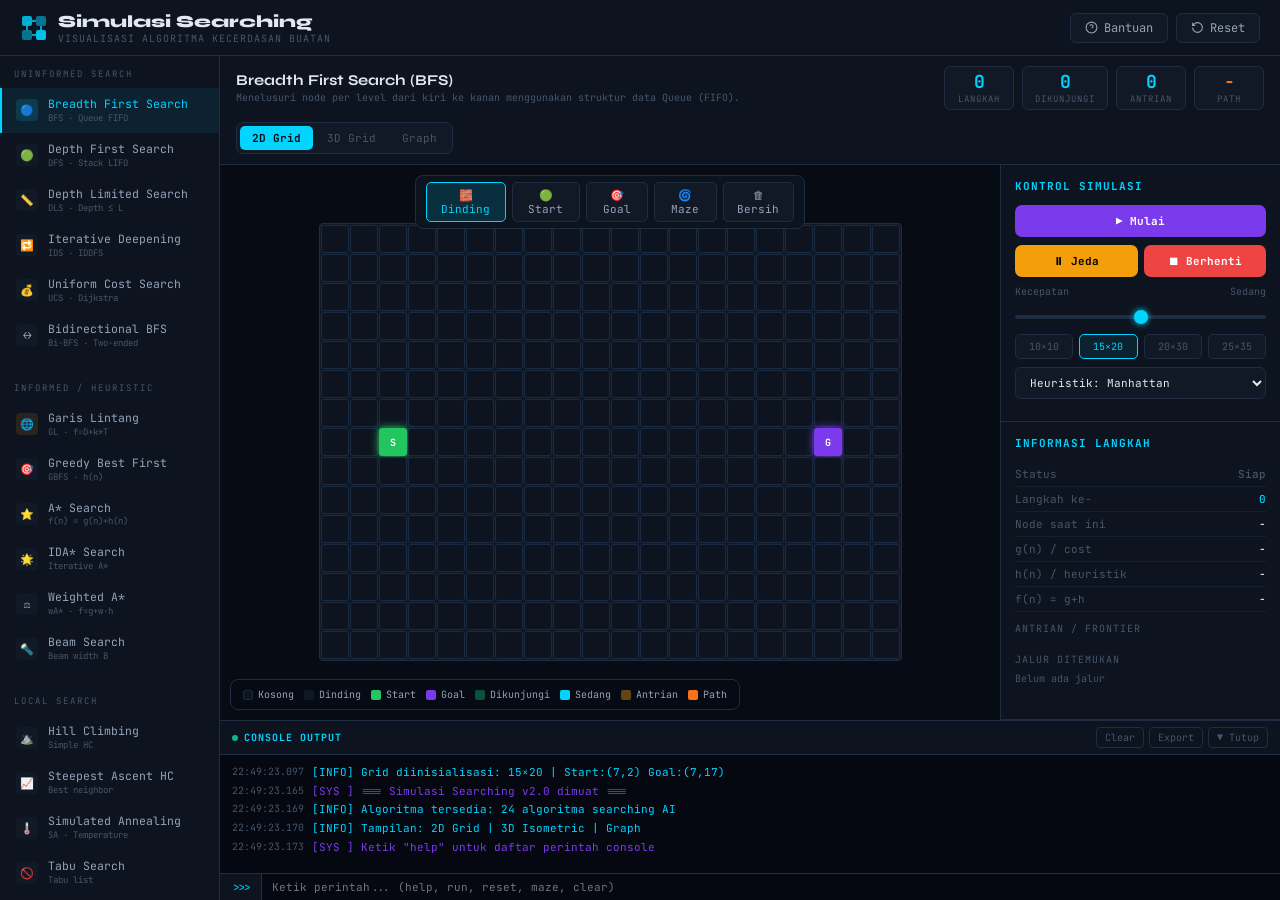
==== Index.html @ 72808986 "all Program" ====
<!DOCTYPE html>
<html lang="id">
<head>
<meta charset="UTF-8">
<meta name="viewport" content="width=device-width, initial-scale=1.0">
<title>Simulasi Searching — AI Visualization</title>
<link href="https://fonts.googleapis.com/css2?family=JetBrains+Mono:wght@300;400;500;700&family=Syne:wght@400;600;700;800&display=swap" rel="stylesheet">
<link rel="stylesheet" href="style.css">
</head>
<body>

<!-- HEADER -->
<header>
  <div class="header-brand">
    <svg width="28" height="28" viewBox="0 0 28 28" fill="none">
      <rect x="2" y="2" width="10" height="10" rx="2" fill="currentColor" opacity="0.8"/>
      <rect x="16" y="2" width="10" height="10" rx="2" fill="currentColor" opacity="0.5"/>
      <rect x="2" y="16" width="10" height="10" rx="2" fill="currentColor" opacity="0.5"/>
      <rect x="16" y="16" width="10" height="10" rx="2" fill="currentColor" opacity="0.9"/>
      <line x1="7" y1="12" x2="7" y2="16" stroke="currentColor" stroke-width="1.5"/>
      <line x1="21" y1="12" x2="21" y2="16" stroke="currentColor" stroke-width="1.5"/>
      <line x1="12" y1="7" x2="16" y2="7" stroke="currentColor" stroke-width="1.5"/>
      <line x1="12" y1="21" x2="16" y2="21" stroke="currentColor" stroke-width="1.5"/>
    </svg>
    <div>
      <div class="title">Simulasi Searching</div>
      <div class="subtitle">Visualisasi Algoritma Kecerdasan Buatan</div>
    </div>
  </div>
  <div class="header-actions">
    <button class="btn-header" onclick="openModal('bantuan')">
      <svg width="13" height="13" viewBox="0 0 24 24" fill="none" stroke="currentColor" stroke-width="2"><circle cx="12" cy="12" r="10"/><path d="M9.09 9a3 3 0 0 1 5.83 1c0 2-3 3-3 3"/><line x1="12" y1="17" x2="12.01" y2="17"/></svg>
      Bantuan
    </button>
    <button class="btn-header" onclick="resetAll()">
      <svg width="13" height="13" viewBox="0 0 24 24" fill="none" stroke="currentColor" stroke-width="2"><path d="M3 12a9 9 0 1 0 9-9 9.75 9.75 0 0 0-6.74 2.74L3 8"/><path d="M3 3v5h5"/></svg>
      Reset
    </button>
  </div>
</header>

<!-- MAIN -->
<div class="app-layout">

  <!-- SIDEBAR -->
  <div class="sidebar">
    <div class="sidebar-section">
      <div class="sidebar-label">Uninformed Search</div>
      <div class="algo-item active" data-algo="bfs" onclick="selectAlgo(this,'bfs')">
        <div class="algo-icon">🔵</div>
        <div><div class="algo-name">Breadth First Search</div><div class="algo-cat">BFS · Queue FIFO</div></div>
      </div>
      <div class="algo-item" data-algo="dfs" onclick="selectAlgo(this,'dfs')">
        <div class="algo-icon">🟢</div>
        <div><div class="algo-name">Depth First Search</div><div class="algo-cat">DFS · Stack LIFO</div></div>
      </div>
      <div class="algo-item" data-algo="dls" onclick="selectAlgo(this,'dls')">
        <div class="algo-icon">📏</div>
        <div><div class="algo-name">Depth Limited Search</div><div class="algo-cat">DLS · Depth ≤ L</div></div>
      </div>
      <div class="algo-item" data-algo="ids" onclick="selectAlgo(this,'ids')">
        <div class="algo-icon">🔁</div>
        <div><div class="algo-name">Iterative Deepening</div><div class="algo-cat">IDS · IDDFS</div></div>
      </div>
      <div class="algo-item" data-algo="ucs" onclick="selectAlgo(this,'ucs')">
        <div class="algo-icon">💰</div>
        <div><div class="algo-name">Uniform Cost Search</div><div class="algo-cat">UCS · Dijkstra</div></div>
      </div>
      <div class="algo-item" data-algo="bidirectional" onclick="selectAlgo(this,'bidirectional')">
        <div class="algo-icon">↔️</div>
        <div><div class="algo-name">Bidirectional BFS</div><div class="algo-cat">Bi-BFS · Two-ended</div></div>
      </div>
    </div>

    <div class="sidebar-section">
      <div class="sidebar-label">Informed / Heuristic</div>
      <div class="algo-item custom-algo" data-algo="garislintang" onclick="selectAlgo(this,'garislintang')">
        <div class="algo-icon">🌐</div>
        <div><div class="algo-name">Garis Lintang</div><div class="algo-cat">GL · f=D+k*T</div></div>
      </div>
      <div class="algo-item" data-algo="greedy" onclick="selectAlgo(this,'greedy')">
        <div class="algo-icon">🎯</div>
        <div><div class="algo-name">Greedy Best First</div><div class="algo-cat">GBFS · h(n)</div></div>
      </div>
      <div class="algo-item" data-algo="astar" onclick="selectAlgo(this,'astar')">
        <div class="algo-icon">⭐</div>
        <div><div class="algo-name">A* Search</div><div class="algo-cat">f(n) = g(n)+h(n)</div></div>
      </div>
      <div class="algo-item" data-algo="idastar" onclick="selectAlgo(this,'idastar')">
        <div class="algo-icon">🌟</div>
        <div><div class="algo-name">IDA* Search</div><div class="algo-cat">Iterative A*</div></div>
      </div>
      <div class="algo-item" data-algo="weighted_astar" onclick="selectAlgo(this,'weighted_astar')">
        <div class="algo-icon">⚖️</div>
        <div><div class="algo-name">Weighted A*</div><div class="algo-cat">wA* · f=g+w·h</div></div>
      </div>
      <div class="algo-item" data-algo="beam" onclick="selectAlgo(this,'beam')">
        <div class="algo-icon">🔦</div>
        <div><div class="algo-name">Beam Search</div><div class="algo-cat">Beam width B</div></div>
      </div>
    </div>

    <div class="sidebar-section">
      <div class="sidebar-label">Local Search</div>
      <div class="algo-item" data-algo="hillclimbing" onclick="selectAlgo(this,'hillclimbing')">
        <div class="algo-icon">⛰️</div>
        <div><div class="algo-name">Hill Climbing</div><div class="algo-cat">Simple HC</div></div>
      </div>
      <div class="algo-item" data-algo="steepest" onclick="selectAlgo(this,'steepest')">
        <div class="algo-icon">📈</div>
        <div><div class="algo-name">Steepest Ascent HC</div><div class="algo-cat">Best neighbor</div></div>
      </div>
      <div class="algo-item" data-algo="simulated_annealing" onclick="selectAlgo(this,'simulated_annealing')">
        <div class="algo-icon">🌡️</div>
        <div><div class="algo-name">Simulated Annealing</div><div class="algo-cat">SA · Temperature</div></div>
      </div>
      <div class="algo-item" data-algo="tabu" onclick="selectAlgo(this,'tabu')">
        <div class="algo-icon">🚫</div>
        <div><div class="algo-name">Tabu Search</div><div class="algo-cat">Tabu list</div></div>
      </div>
      <div class="algo-item" data-algo="genetic" onclick="selectAlgo(this,'genetic')">
        <div class="algo-icon">🧬</div>
        <div><div class="algo-name">Genetic Algorithm</div><div class="algo-cat">GA · Population</div></div>
      </div>
    </div>

    <div class="sidebar-section">
      <div class="sidebar-label">Adversarial</div>
      <div class="algo-item" data-algo="minimax" onclick="selectAlgo(this,'minimax')">
        <div class="algo-icon">♟️</div>
        <div><div class="algo-name">Minimax Search</div><div class="algo-cat">Game tree</div></div>
      </div>
      <div class="algo-item" data-algo="alphabeta" onclick="selectAlgo(this,'alphabeta')">
        <div class="algo-icon">✂️</div>
        <div><div class="algo-name">Alpha-Beta Pruning</div><div class="algo-cat">α-β · Minimax opt</div></div>
      </div>
      <div class="algo-item" data-algo="mcts" onclick="selectAlgo(this,'mcts')">
        <div class="algo-icon">🎲</div>
        <div><div class="algo-name">Monte Carlo Tree</div><div class="algo-cat">MCTS · UCB1</div></div>
      </div>
    </div>

    <div class="sidebar-section">
      <div class="sidebar-label">Constraint / Other</div>
      <div class="algo-item" data-algo="backtracking" onclick="selectAlgo(this,'backtracking')">
        <div class="algo-icon">🔙</div>
        <div><div class="algo-name">Backtracking</div><div class="algo-cat">Constraint satisfy</div></div>
      </div>
      <div class="algo-item" data-algo="ants" onclick="selectAlgo(this,'ants')">
        <div class="algo-icon">🐜</div>
        <div><div class="algo-name">Ant Colony Opt.</div><div class="algo-cat">ACO · Pheromone</div></div>
      </div>
      <div class="algo-item" data-algo="jps" onclick="selectAlgo(this,'jps')">
        <div class="algo-icon">🚀</div>
        <div><div class="algo-name">Jump Point Search</div><div class="algo-cat">JPS · Grid opt A*</div></div>
      </div>
    </div>
  </div>

  <!-- CONTENT -->
  <div class="content-area">

    <!-- TOP BAR -->
    <div class="top-bar">
      <div>
        <div class="top-bar-title" id="algoTitle">Breadth First Search (BFS)</div>
        <div class="top-bar-desc" id="algoDesc">Menelusuri node per level dari kiri ke kanan menggunakan struktur data Queue (FIFO).</div>
      </div>
      <div class="stats-row">
        <div class="stat-box"><div class="stat-val" id="statSteps">0</div><div class="stat-lbl">Langkah</div></div>
        <div class="stat-box"><div class="stat-val" id="statVisited">0</div><div class="stat-lbl">Dikunjungi</div></div>
        <div class="stat-box"><div class="stat-val" id="statQueue">0</div><div class="stat-lbl">Antrian</div></div>
        <div class="stat-box"><div class="stat-val" id="statPath" style="color:var(--node-path)">-</div><div class="stat-lbl">Path</div></div>
      </div>
      <div class="view-toggle">
        <button class="view-btn active" onclick="setView('2d',this)">2D Grid</button>
        <button class="view-btn" onclick="setView('3d',this)">3D Grid</button>
        <button class="view-btn" onclick="setView('graph',this)">Graph</button>
      </div>
    </div>

    <!-- MAIN SPLIT -->
    <div class="main-split">

      <!-- CANVAS -->
      <div class="canvas-wrap">
        <!-- 2D Grid -->
        <div id="grid2d">
          <div class="grid-container" id="gridContainer"></div>
        </div>
        <!-- 3D -->
        <div id="grid3d">
          <canvas id="threeCanvas"></canvas>
          <div class="controls-3d-hint">
            <span><span class="hint-key">Klik Kiri</span> Putar</span>
            <span><span class="hint-key">Klik Kanan</span> Geser</span>
            <span><span class="hint-key">Scroll</span> Zoom</span>
          </div>
        </div>
        <!-- Graph -->
        <div id="graphView">
          <canvas id="graphCanvas"></canvas>
        </div>

        <!-- Legend -->
        <div class="legend">
          <div class="legend-item"><div class="legend-dot" style="background:var(--bg2);border:1px solid #1a2a40"></div>Kosong</div>
          <div class="legend-item"><div class="legend-dot" style="background:#0f1923"></div>Dinding</div>
          <div class="legend-item"><div class="legend-dot" style="background:var(--node-start)"></div>Start</div>
          <div class="legend-item"><div class="legend-dot" style="background:var(--node-goal)"></div>Goal</div>
          <div class="legend-item"><div class="legend-dot" style="background:rgba(16,185,129,0.4)"></div>Dikunjungi</div>
          <div class="legend-item"><div class="legend-dot" style="background:var(--node-current)"></div>Sedang</div>
          <div class="legend-item"><div class="legend-dot" style="background:rgba(245,158,11,0.4)"></div>Antrian</div>
          <div class="legend-item"><div class="legend-dot" style="background:var(--node-path)"></div>Path</div>
        </div>

        <!-- Canvas Toolbar -->
        <div class="canvas-toolbar">
          <button class="tool-btn active" id="toolWall" onclick="setTool('wall',this)">🧱 Dinding</button>
          <button class="tool-btn" id="toolStart" onclick="setTool('start',this)">🟢 Start</button>
          <button class="tool-btn" id="toolGoal" onclick="setTool('goal',this)">🎯 Goal</button>
          <button class="tool-btn" onclick="generateMaze()">🌀 Maze</button>
          <button class="tool-btn" onclick="clearGrid()">🗑 Bersih</button>
        </div>
      </div>

      <!-- RIGHT PANEL -->
      <div class="right-panel">
        <!-- Controls -->
        <div class="panel-section">
          <div class="panel-title">Kontrol Simulasi</div>
          <div class="ctrl-row">
            <button class="btn-ctrl btn-start" id="btnStart" onclick="startSimulation()">▶ Mulai</button>
          </div>
          <div class="ctrl-row">
            <button class="btn-ctrl btn-pause" id="btnPause" onclick="pauseSimulation()">⏸ Jeda</button>
            <button class="btn-ctrl btn-stop" id="btnStop" onclick="stopSimulation()">⏹ Berhenti</button>
          </div>
          <div class="slider-row">
            <div class="slider-label"><span>Kecepatan</span><span id="speedLabel">Sedang</span></div>
            <input type="range" min="1" max="5" value="3" id="speedSlider" oninput="updateSpeed(this.value)">
          </div>

          <div class="grid-size-row">
            <button class="grid-size-btn" onclick="setGridSize(10,10,this)">10×10</button>
            <button class="grid-size-btn active" onclick="setGridSize(15,20,this)">15×20</button>
            <button class="grid-size-btn" onclick="setGridSize(20,30,this)">20×30</button>
            <button class="grid-size-btn" onclick="setGridSize(25,35,this)">25×35</button>
          </div>

          <select class="select-styled" id="heuristicSel" onchange="updateHeuristic(this.value)">
            <option value="manhattan">Heuristik: Manhattan</option>
            <option value="euclidean">Heuristik: Euclidean</option>
            <option value="chebyshev">Heuristik: Chebyshev</option>
            <option value="octile">Heuristik: Octile</option>
          </select>

          <select class="select-styled" id="weightSel" style="display:none" onchange="updateWeight(this.value)">
            <option value="1">Bobot w = 1.0</option>
            <option value="1.5">Bobot w = 1.5</option>
            <option value="2">Bobot w = 2.0</option>
            <option value="3">Bobot w = 3.0</option>
          </select>

          <select class="select-styled" id="beamWidthSel" style="display:none">
            <option value="2">Beam Width = 2</option>
            <option value="3">Beam Width = 3</option>
            <option value="5">Beam Width = 5</option>
            <option value="10">Beam Width = 10</option>
          </select>

          <select class="select-styled" id="depthLimitSel" style="display:none">
            <option value="5">Depth Limit = 5</option>
            <option value="8">Depth Limit = 8</option>
            <option value="10">Depth Limit = 10</option>
            <option value="15">Depth Limit = 15</option>
          </select>
        </div>

        <!-- Step Info -->
        <div class="panel-section" style="flex:1;overflow-y:auto;padding-bottom:6px;">
          <div class="panel-title">Informasi Langkah</div>
          <div class="info-row"><span class="info-key">Status</span><span class="info-val" id="infoStatus" style="color:var(--text3)">Siap</span></div>
          <div class="info-row"><span class="info-key">Langkah ke-</span><span class="info-val accent" id="infoStep">0</span></div>
          <div class="info-row"><span class="info-key">Node saat ini</span><span class="info-val" id="infoCurrent">-</span></div>
          <div class="info-row"><span class="info-key">g(n) / cost</span><span class="info-val" id="infoGn">-</span></div>
          <div class="info-row"><span class="info-key">h(n) / heuristik</span><span class="info-val" id="infoHn">-</span></div>
          <div class="info-row"><span class="info-key">f(n) = g+h</span><span class="info-val" id="infoFn">-</span></div>

          <div style="margin-top:10px;font-size:10px;color:var(--text3);text-transform:uppercase;letter-spacing:1px;margin-bottom:5px;">Antrian / Frontier</div>
          <div class="queue-display" id="queueDisplay"></div>

          <div style="margin-top:10px;font-size:10px;color:var(--text3);text-transform:uppercase;letter-spacing:1px;margin-bottom:5px;">Jalur Ditemukan</div>
          <div class="path-display" id="pathDisplay"><span style="color:var(--text3);font-size:10px">Belum ada jalur</span></div>
        </div>
      </div>
    </div>

    <!-- CONSOLE -->
    <div class="console-area">
      <div class="console-header">
        <div class="console-title">
          <div class="console-dot"></div>
          Console Output
        </div>
        <div class="console-actions">
          <button class="console-btn" onclick="clearConsole()">Clear</button>
          <button class="console-btn" onclick="exportLog()">Export</button>
          <button class="console-btn" id="consoleToggle" onclick="toggleConsole()">▼ Tutup</button>
        </div>
      </div>
      <div class="console-body" id="consoleBody"></div>
      <div class="console-input-row">
        <div class="console-prompt">&gt;&gt;&gt;</div>
        <input class="console-input" type="text" placeholder="Ketik perintah... (help, run, reset, maze, clear)" onkeydown="handleConsoleInput(event)">
      </div>
    </div>
  </div>
</div>

<!-- MODAL -->
<div class="modal-overlay" id="modalOverlay" onclick="closeModal()">
  <div class="modal" onclick="event.stopPropagation()">
    <h2 id="modalTitle">Bantuan</h2>
    <div id="modalContent"></div>
    <button class="modal-close" onclick="closeModal()">Tutup</button>
  </div>
</div>

<script src="main.js"></script>
</body>
</html>
---- style.css ----
:root {
  --bg: #070b14;
  --bg2: #0d1420;
  --bg3: #111927;
  --border: #1e2d42;
  --accent: #00d4ff;
  --accent2: #7c3aed;
  --accent3: #f59e0b;
  --accent4: #10b981;
  --accent5: #ef4444;
  --text: #e2e8f0;
  --text2: #94a3b8;
  --text3: #475569;
  --node-default: #1e3a5f;
  --node-visited: #10b981;
  --node-current: #00d4ff;
  --node-queue: #f59e0b;
  --node-goal: #7c3aed;
  --node-path: #f97316;
  --node-wall: #1e293b;
  --node-start: #22c55e;
}

* { margin: 0; padding: 0; box-sizing: border-box; }
html, body { height: 100%; overflow: hidden; }

body {
  font-family: 'JetBrains Mono', monospace;
  background: var(--bg);
  color: var(--text);
  display: flex;
  flex-direction: column;
}

/* HEADER */
header {
  display: flex;
  align-items: center;
  justify-content: space-between;
  padding: 0 20px;
  height: 56px;
  background: var(--bg2);
  border-bottom: 1px solid var(--border);
  flex-shrink: 0;
  z-index: 100;
}

.header-brand {
  display: flex;
  align-items: center;
  gap: 10px;
}
.header-brand svg { color: var(--accent); }
.header-brand .title { font-family: 'Syne', sans-serif; font-size: 17px; font-weight: 800; color: var(--text); }
.header-brand .subtitle { font-size: 10px; color: var(--text3); letter-spacing: 1px; text-transform: uppercase; }

.header-actions { display: flex; gap: 8px; }
.btn-header {
  display: flex; align-items: center; gap: 6px;
  padding: 6px 14px; border-radius: 6px;
  background: var(--bg3); border: 1px solid var(--border);
  color: var(--text2); font-family: 'JetBrains Mono', monospace;
  font-size: 12px; cursor: pointer; transition: all 0.2s;
}
.btn-header:hover { border-color: var(--accent); color: var(--accent); }

/* MAIN LAYOUT */
.app-layout {
  display: flex;
  flex: 1;
  overflow: hidden;
}

/* SIDEBAR */
.sidebar {
  width: 220px;
  flex-shrink: 0;
  background: var(--bg2);
  border-right: 1px solid var(--border);
  overflow-y: auto;
  display: flex;
  flex-direction: column;
}
.sidebar::-webkit-scrollbar { width: 4px; }
.sidebar::-webkit-scrollbar-track { background: transparent; }
.sidebar::-webkit-scrollbar-thumb { background: var(--border); border-radius: 2px; }

.sidebar-section { padding: 12px 0; }
.sidebar-label {
  font-size: 9px; letter-spacing: 2px; text-transform: uppercase;
  color: var(--text3); padding: 0 14px 8px;
}

.algo-item {
  display: flex; align-items: center; gap: 10px;
  padding: 9px 14px; cursor: pointer;
  transition: all 0.15s; border-left: 2px solid transparent;
  font-size: 11.5px; color: var(--text2);
}
.algo-item:hover { background: var(--bg3); color: var(--text); }
.algo-item.active { background: rgba(0,212,255,0.07); border-left-color: var(--accent); color: var(--accent); }
.algo-item .algo-icon { width: 22px; height: 22px; display: flex; align-items: center; justify-content: center; border-radius: 4px; background: var(--bg3); font-size: 11px; flex-shrink: 0; }
.algo-item.active .algo-icon { background: rgba(0,212,255,0.15); }
.algo-item .algo-name { line-height: 1.3; }
.algo-item .algo-cat { font-size: 9px; color: var(--text3); }

/* Custom algo (Garis Lintang) highlight */
.algo-item.custom-algo { border-left: 2px solid transparent; }
.algo-item.custom-algo.active { background: rgba(245,158,11,0.08); border-left-color: var(--accent3); color: var(--accent3); }
.algo-item.custom-algo:hover { background: rgba(245,158,11,0.05); color: var(--accent3); }
.algo-item.custom-algo .algo-icon { background: rgba(245,158,11,0.12); }

/* CONTENT */
.content-area {
  flex: 1;
  display: flex;
  flex-direction: column;
  overflow: hidden;
  min-width: 0;
}

/* TOP BAR */
.top-bar {
  display: flex;
  align-items: center;
  justify-content: space-between;
  padding: 10px 16px;
  background: var(--bg2);
  border-bottom: 1px solid var(--border);
  flex-shrink: 0;
  gap: 12px;
  flex-wrap: wrap;
}
.top-bar-title { font-family: 'Syne', sans-serif; font-weight: 700; font-size: 15px; }
.top-bar-desc { font-size: 10px; color: var(--text3); margin-top: 2px; }

.stats-row { display: flex; gap: 8px; }
.stat-box {
  display: flex; flex-direction: column; align-items: center;
  background: var(--bg3); border: 1px solid var(--border);
  border-radius: 6px; padding: 4px 12px; min-width: 70px;
}
.stat-val { font-size: 18px; font-weight: 700; color: var(--accent); line-height: 1.2; }
.stat-lbl { font-size: 9px; color: var(--text3); text-transform: uppercase; letter-spacing: 1px; }

/* VIEW MODE TOGGLE */
.view-toggle {
  display: flex; gap: 2px;
  background: var(--bg3); border: 1px solid var(--border); border-radius: 7px; padding: 3px;
}
.view-btn {
  padding: 5px 12px; border-radius: 5px; font-size: 11px;
  cursor: pointer; transition: all 0.15s;
  font-family: 'JetBrains Mono', monospace;
  background: none; border: none; color: var(--text3);
}
.view-btn.active { background: var(--accent); color: var(--bg); font-weight: 700; }

/* MAIN SPLIT: canvas + panel */
.main-split {
  flex: 1;
  display: flex;
  overflow: hidden;
}

/* CANVAS AREA */
.canvas-wrap {
  flex: 1;
  position: relative;
  overflow: hidden;
  background: var(--bg);
}

/* 2D GRID */
#grid2d {
  position: absolute; inset: 0;
  display: flex; align-items: center; justify-content: center;
}
.grid-container {
  display: grid;
  gap: 1px;
  background: var(--bg3);
  border: 1px solid var(--border);
  border-radius: 4px;
  padding: 1px;
}
.cell {
  width: 28px; height: 28px; border-radius: 3px;
  cursor: pointer; transition: background 0.12s, transform 0.1s;
  display: flex; align-items: center; justify-content: center;
  font-size: 8px; font-weight: 700; color: transparent;
  position: relative;
}
.cell:hover { transform: scale(1.15); z-index: 2; }
.cell.unvisited { background: var(--bg2); border: 1px solid #1a2a40; }
.cell.wall { background: #0f1923; border: 1px solid #0a1018; }
.cell.start { background: var(--node-start); box-shadow: 0 0 8px var(--node-start); color: #fff; }
.cell.goal { background: var(--node-goal); box-shadow: 0 0 8px var(--node-goal); color: #fff; }
.cell.visited { background: rgba(16,185,129,0.35); border-color: rgba(16,185,129,0.5); }
.cell.current { background: var(--node-current); box-shadow: 0 0 12px var(--node-current); border-color: var(--node-current); color: var(--bg); }
.cell.queued { background: rgba(245,158,11,0.4); border-color: rgba(245,158,11,0.6); }
.cell.path { background: var(--node-path); box-shadow: 0 0 10px var(--node-path); color: #fff; }
.cell-label { position: absolute; font-size: 7px; color: rgba(255,255,255,0.6); top: 1px; left: 2px; }

/* 3D CANVAS */
#grid3d {
  position: absolute; inset: 0;
  display: none;
}
#threeCanvas {
  width: 100%; height: 100%; display: block;
  cursor: grab;
}
#threeCanvas.dragging { cursor: grabbing; }

/* 3D Controls hint */
.controls-3d-hint {
  position: absolute;
  bottom: 50px; left: 50%;
  transform: translateX(-50%);
  background: rgba(7,11,20,0.85);
  border: 1px solid var(--border);
  border-radius: 8px;
  padding: 6px 14px;
  font-size: 10px;
  color: var(--text3);
  display: flex;
  gap: 14px;
  backdrop-filter: blur(8px);
  pointer-events: none;
  white-space: nowrap;
}
.controls-3d-hint span { display: flex; align-items: center; gap: 4px; }
.controls-3d-hint .hint-key {
  background: var(--bg3);
  border: 1px solid var(--border);
  border-radius: 3px;
  padding: 1px 5px;
  font-size: 9px;
  color: var(--accent);
}

/* GRAPH VIEW */
#graphView {
  position: absolute; inset: 0;
  display: none;
}
#graphCanvas { width: 100%; height: 100%; display: block; }

/* LEGEND */
.legend {
  position: absolute; bottom: 10px; left: 10px;
  display: flex; gap: 10px; flex-wrap: wrap;
  background: rgba(7,11,20,0.85); border: 1px solid var(--border);
  border-radius: 8px; padding: 8px 12px;
  backdrop-filter: blur(8px);
}
.legend-item { display: flex; align-items: center; gap: 5px; font-size: 10px; color: var(--text2); }
.legend-dot { width: 10px; height: 10px; border-radius: 2px; }

/* TOOLBAR OVERLAY */
.canvas-toolbar {
  position: absolute; top: 10px; left: 50%; transform: translateX(-50%);
  display: flex; gap: 6px;
  background: rgba(13,20,32,0.9); border: 1px solid var(--border);
  border-radius: 8px; padding: 6px 10px;
  backdrop-filter: blur(10px);
}
.tool-btn {
  padding: 5px 10px; border-radius: 5px; font-size: 11px;
  cursor: pointer; background: var(--bg3); border: 1px solid var(--border);
  color: var(--text2); font-family: 'JetBrains Mono', monospace; transition: all 0.15s;
}
.tool-btn:hover { border-color: var(--accent); color: var(--accent); }
.tool-btn.active { background: rgba(0,212,255,0.15); border-color: var(--accent); color: var(--accent); }

/* RIGHT PANEL */
.right-panel {
  width: 280px;
  flex-shrink: 0;
  display: flex;
  flex-direction: column;
  background: var(--bg2);
  border-left: 1px solid var(--border);
  overflow: hidden;
}

.panel-section {
  padding: 14px;
  border-bottom: 1px solid var(--border);
}
.panel-title { font-size: 11px; font-weight: 700; color: var(--accent); text-transform: uppercase; letter-spacing: 1px; margin-bottom: 12px; }

/* Controls */
.ctrl-row { display: flex; gap: 6px; margin-bottom: 8px; }
.btn-ctrl {
  flex: 1; padding: 9px 6px; border-radius: 7px;
  font-family: 'JetBrains Mono', monospace; font-size: 11px;
  font-weight: 700; cursor: pointer; border: none; transition: all 0.2s;
  display: flex; align-items: center; justify-content: center; gap: 5px;
}
.btn-start { background: var(--accent2); color: #fff; }
.btn-start:hover { background: #6d28d9; box-shadow: 0 0 16px rgba(124,58,237,0.4); }
.btn-pause { background: var(--accent3); color: #000; }
.btn-pause:hover { background: #d97706; }
.btn-stop { background: var(--accent5); color: #fff; }
.btn-stop:hover { background: #dc2626; }

.slider-row { margin-bottom: 10px; }
.slider-label { display: flex; justify-content: space-between; font-size: 10px; color: var(--text3); margin-bottom: 5px; }
input[type=range] {
  width: 100%; -webkit-appearance: none; height: 4px;
  border-radius: 2px; background: var(--border); outline: none;
}
input[type=range]::-webkit-slider-thumb {
  -webkit-appearance: none; width: 14px; height: 14px; border-radius: 50%;
  background: var(--accent); cursor: pointer; box-shadow: 0 0 6px var(--accent);
}

.select-styled {
  width: 100%; padding: 7px 10px; border-radius: 6px;
  background: var(--bg3); border: 1px solid var(--border);
  color: var(--text); font-family: 'JetBrains Mono', monospace;
  font-size: 11px; outline: none; cursor: pointer; margin-bottom: 8px;
}
.select-styled:focus { border-color: var(--accent); }

/* Step Info */
.step-info { flex: 1; overflow-y: auto; }
.step-info::-webkit-scrollbar { width: 3px; }
.step-info::-webkit-scrollbar-thumb { background: var(--border); }

.info-row {
  display: flex; justify-content: space-between; align-items: center;
  padding: 5px 0; border-bottom: 1px solid rgba(30,45,66,0.5); font-size: 11px;
}
.info-key { color: var(--text3); }
.info-val { color: var(--text); font-weight: 500; }
.info-val.accent { color: var(--accent); }
.info-val.ok { color: var(--accent4); }
.info-val.warn { color: var(--accent3); }

.queue-display {
  display: flex; flex-wrap: wrap; gap: 4px; margin-top: 8px;
}
.queue-node {
  width: 24px; height: 24px; border-radius: 4px;
  background: rgba(245,158,11,0.2); border: 1px solid var(--accent3);
  display: flex; align-items: center; justify-content: center;
  font-size: 10px; font-weight: 700; color: var(--accent3);
}
.path-display {
  display: flex; align-items: center; flex-wrap: wrap; gap: 3px; margin-top: 6px;
}
.path-node {
  background: rgba(249,115,22,0.2); border: 1px solid var(--node-path);
  padding: 2px 7px; border-radius: 3px; font-size: 10px; color: var(--node-path);
}
.path-arrow { color: var(--text3); font-size: 10px; }

/* CONSOLE AREA */
.console-area {
  height: 180px;
  flex-shrink: 0;
  border-top: 1px solid var(--border);
  display: flex;
  flex-direction: column;
  background: #050810;
}
.console-header {
  display: flex; align-items: center; justify-content: space-between;
  padding: 6px 12px; background: var(--bg2); border-bottom: 1px solid var(--border);
  flex-shrink: 0;
}
.console-title { font-size: 10px; font-weight: 700; color: var(--accent); text-transform: uppercase; letter-spacing: 1px; display: flex; align-items: center; gap: 6px; }
.console-dot { width: 6px; height: 6px; border-radius: 50%; background: var(--accent4); animation: blink 1.5s infinite; }
@keyframes blink { 0%,100%{opacity:1} 50%{opacity:0.2} }
.console-actions { display: flex; gap: 5px; }
.console-btn { background: none; border: 1px solid var(--border); color: var(--text3); padding: 3px 8px; border-radius: 4px; font-size: 10px; cursor: pointer; font-family: 'JetBrains Mono', monospace; }
.console-btn:hover { border-color: var(--accent); color: var(--accent); }

.console-body {
  flex: 1; overflow-y: auto; padding: 8px 12px;
  font-size: 11px; line-height: 1.7;
}
.console-body::-webkit-scrollbar { width: 3px; }
.console-body::-webkit-scrollbar-thumb { background: var(--border); }

.log-line { display: flex; gap: 8px; align-items: flex-start; }
.log-time { color: var(--text3); flex-shrink: 0; font-size: 10px; }
.log-info { color: var(--accent); }
.log-warn { color: var(--accent3); }
.log-success { color: var(--accent4); }
.log-error { color: var(--accent5); }
.log-step { color: var(--text2); }
.log-path { color: var(--node-path); }
.log-system { color: var(--accent2); }
.log-custom { color: var(--accent3); }

.console-input-row {
  display: flex; border-top: 1px solid var(--border); flex-shrink: 0;
}
.console-prompt { padding: 6px 10px; color: var(--accent); font-size: 11px; background: var(--bg2); border-right: 1px solid var(--border); }
.console-input {
  flex: 1; background: none; border: none; color: var(--text);
  font-family: 'JetBrains Mono', monospace; font-size: 11px;
  padding: 6px 10px; outline: none;
}

/* MODAL */
.modal-overlay {
  position: fixed; inset: 0; background: rgba(0,0,0,0.7);
  display: none; align-items: center; justify-content: center; z-index: 1000;
  backdrop-filter: blur(4px);
}
.modal-overlay.show { display: flex; }
.modal {
  background: var(--bg2); border: 1px solid var(--border); border-radius: 12px;
  padding: 24px; max-width: 480px; width: 90%;
  box-shadow: 0 20px 60px rgba(0,0,0,0.6);
}
.modal h2 { font-family: 'Syne', sans-serif; margin-bottom: 8px; }
.modal p { font-size: 12px; color: var(--text2); margin-bottom: 12px; line-height: 1.6; }
.modal-close { background: var(--bg3); border: 1px solid var(--border); color: var(--text); padding: 8px 20px; border-radius: 6px; cursor: pointer; font-family: 'JetBrains Mono', monospace; font-size: 12px; }

/* Animations */
@keyframes pulse { 0%,100%{transform:scale(1)} 50%{transform:scale(1.2)} }
@keyframes fadeIn { from{opacity:0;transform:translateY(-4px)} to{opacity:1;transform:translateY(0)} }
.cell.current { animation: pulse 0.4s ease; }
.log-line { animation: fadeIn 0.15s ease; }

/* Scrollbar global */
::-webkit-scrollbar { width: 5px; height: 5px; }
::-webkit-scrollbar-track { background: transparent; }
::-webkit-scrollbar-thumb { background: var(--border); border-radius: 3px; }

.tag {
  display: inline-block; padding: 1px 6px; border-radius: 3px;
  font-size: 9px; text-transform: uppercase; letter-spacing: 1px;
  margin-left: 6px; vertical-align: middle;
}
.tag-uninformed { background: rgba(100,116,139,0.2); color: #64748b; }
.tag-informed { background: rgba(16,185,129,0.2); color: var(--accent4); }
.tag-local { background: rgba(245,158,11,0.2); color: var(--accent3); }
.tag-adversarial { background: rgba(239,68,68,0.2); color: var(--accent5); }
.tag-constraint { background: rgba(124,58,237,0.2); color: var(--accent2); }
.tag-custom { background: rgba(245,158,11,0.25); color: var(--accent3); }

.grid-size-row { display: flex; gap: 6px; margin-bottom: 8px; }
.grid-size-btn {
  flex: 1; padding: 5px; border-radius: 5px; font-size: 10px;
  background: var(--bg3); border: 1px solid var(--border);
  color: var(--text3); cursor: pointer; font-family: 'JetBrains Mono', monospace;
  transition: all 0.15s;
}
.grid-size-btn:hover, .grid-size-btn.active { border-color: var(--accent); color: var(--accent); background: rgba(0,212,255,0.07); }

.heuristic-section { margin-top: 8px; }

/* Garis Lintang k-value display */
.gl-param-row {
  display: flex; align-items: center; justify-content: space-between;
  margin-bottom: 8px; font-size: 11px;
}
.gl-param-val {
  color: var(--accent3); font-weight: 700; font-size: 13px;
}
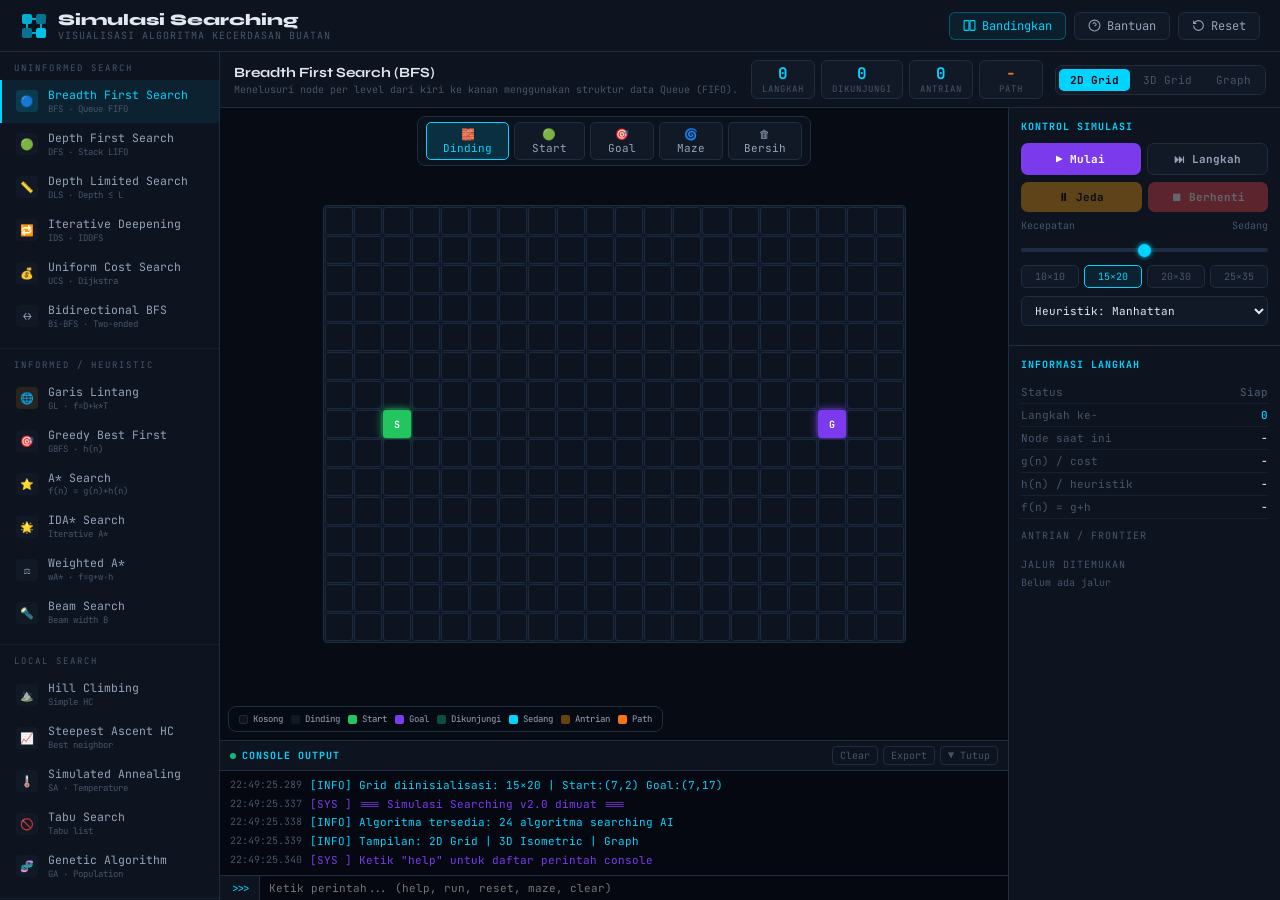
==== commit c1e0fbd0: "feat: add compare feature" ====
--- a/Index.html
+++ b/Index.html
@@ -1,11 +1,11 @@
 <!DOCTYPE html>
 <html lang="id">
 <head>
-<meta charset="UTF-8">
-<meta name="viewport" content="width=device-width, initial-scale=1.0">
-<title>Simulasi Searching — AI Visualization</title>
-<link href="https://fonts.googleapis.com/css2?family=JetBrains+Mono:wght@300;400;500;700&family=Syne:wght@400;600;700;800&display=swap" rel="stylesheet">
-<link rel="stylesheet" href="style.css">
+  <meta charset="UTF-8">
+  <meta name="viewport" content="width=device-width, initial-scale=1.0">
+  <title>Simulasi Searching — AI Visualization</title>
+  <link href="https://fonts.googleapis.com/css2?family=JetBrains+Mono:wght@300;400;500;700&family=Syne:wght@400;600;700;800&display=swap" rel="stylesheet">
+  <link rel="stylesheet" href="style.css">
 </head>
 <body>
 
@@ -28,21 +28,31 @@
     </div>
   </div>
   <div class="header-actions">
+    <button class="btn-header btn-compare-toggle" id="btnCompareToggle" onclick="toggleCompareMode()">
+      <svg width="13" height="13" viewBox="0 0 24 24" fill="none" stroke="currentColor" stroke-width="2">
+        <rect x="2" y="3" width="9" height="18" rx="1"/><rect x="13" y="3" width="9" height="18" rx="1"/>
+      </svg>
+      Bandingkan
+    </button>
     <button class="btn-header" onclick="openModal('bantuan')">
-      <svg width="13" height="13" viewBox="0 0 24 24" fill="none" stroke="currentColor" stroke-width="2"><circle cx="12" cy="12" r="10"/><path d="M9.09 9a3 3 0 0 1 5.83 1c0 2-3 3-3 3"/><line x1="12" y1="17" x2="12.01" y2="17"/></svg>
+      <svg width="13" height="13" viewBox="0 0 24 24" fill="none" stroke="currentColor" stroke-width="2">
+        <circle cx="12" cy="12" r="10"/><path d="M9.09 9a3 3 0 0 1 5.83 1c0 2-3 3-3 3"/><line x1="12" y1="17" x2="12.01" y2="17"/>
+      </svg>
       Bantuan
     </button>
     <button class="btn-header" onclick="resetAll()">
-      <svg width="13" height="13" viewBox="0 0 24 24" fill="none" stroke="currentColor" stroke-width="2"><path d="M3 12a9 9 0 1 0 9-9 9.75 9.75 0 0 0-6.74 2.74L3 8"/><path d="M3 3v5h5"/></svg>
+      <svg width="13" height="13" viewBox="0 0 24 24" fill="none" stroke="currentColor" stroke-width="2">
+        <path d="M3 12a9 9 0 1 0 9-9 9.75 9.75 0 0 0-6.74 2.74L3 8"/><path d="M3 3v5h5"/>
+      </svg>
       Reset
     </button>
   </div>
 </header>
 
-<!-- MAIN -->
+<!-- APP LAYOUT: sidebar + content -->
 <div class="app-layout">
 
-  <!-- SIDEBAR -->
+  <!-- SIDEBAR: algorithm list (always visible, never disabled) -->
   <div class="sidebar">
     <div class="sidebar-section">
       <div class="sidebar-label">Uninformed Search</div>
@@ -155,168 +165,308 @@
         <div><div class="algo-name">Jump Point Search</div><div class="algo-cat">JPS · Grid opt A*</div></div>
       </div>
     </div>
-  </div>
-
-  <!-- CONTENT -->
+  </div><!-- /sidebar -->
+
+  <!-- CONTENT AREA -->
   <div class="content-area">
 
-    <!-- TOP BAR -->
+    <!-- TOP BAR: algo info + stats + view toggle -->
     <div class="top-bar">
-      <div>
+      <div class="top-bar-info">
         <div class="top-bar-title" id="algoTitle">Breadth First Search (BFS)</div>
         <div class="top-bar-desc" id="algoDesc">Menelusuri node per level dari kiri ke kanan menggunakan struktur data Queue (FIFO).</div>
       </div>
-      <div class="stats-row">
+      <div class="stats-row" id="statsRowNormal">
         <div class="stat-box"><div class="stat-val" id="statSteps">0</div><div class="stat-lbl">Langkah</div></div>
         <div class="stat-box"><div class="stat-val" id="statVisited">0</div><div class="stat-lbl">Dikunjungi</div></div>
         <div class="stat-box"><div class="stat-val" id="statQueue">0</div><div class="stat-lbl">Antrian</div></div>
         <div class="stat-box"><div class="stat-val" id="statPath" style="color:var(--node-path)">-</div><div class="stat-lbl">Path</div></div>
       </div>
-      <div class="view-toggle">
+      <div class="view-toggle" id="viewToggleNormal">
         <button class="view-btn active" onclick="setView('2d',this)">2D Grid</button>
         <button class="view-btn" onclick="setView('3d',this)">3D Grid</button>
         <button class="view-btn" onclick="setView('graph',this)">Graph</button>
       </div>
     </div>
 
-    <!-- MAIN SPLIT -->
+    <!-- MAIN SPLIT: canvas area + right panel -->
     <div class="main-split">
 
-      <!-- CANVAS -->
-      <div class="canvas-wrap">
-        <!-- 2D Grid -->
-        <div id="grid2d">
-          <div class="grid-container" id="gridContainer"></div>
+      <!-- ── CANVAS COLUMN ── -->
+      <div class="canvas-col">
+
+        <!-- NORMAL MODE: single grid -->
+        <div class="canvas-wrap" id="canvasWrapNormal">
+          <div id="grid2d">
+            <div class="grid-container" id="gridContainer"></div>
+          </div>
+          <div id="grid3d">
+            <canvas id="threeCanvas"></canvas>
+            <div class="controls-3d-hint">
+              <span><span class="hint-key">Klik Kiri</span> Putar</span>
+              <span><span class="hint-key">Klik Kanan</span> Geser</span>
+              <span><span class="hint-key">Scroll</span> Zoom</span>
+            </div>
+          </div>
+          <div id="graphView"><canvas id="graphCanvas"></canvas></div>
+          <div class="legend">
+            <div class="legend-item"><div class="legend-dot" style="background:var(--bg2);border:1px solid #1a2a40"></div>Kosong</div>
+            <div class="legend-item"><div class="legend-dot" style="background:#0f1923"></div>Dinding</div>
+            <div class="legend-item"><div class="legend-dot" style="background:var(--node-start)"></div>Start</div>
+            <div class="legend-item"><div class="legend-dot" style="background:var(--node-goal)"></div>Goal</div>
+            <div class="legend-item"><div class="legend-dot" style="background:rgba(16,185,129,0.4)"></div>Dikunjungi</div>
+            <div class="legend-item"><div class="legend-dot" style="background:var(--node-current)"></div>Sedang</div>
+            <div class="legend-item"><div class="legend-dot" style="background:rgba(245,158,11,0.4)"></div>Antrian</div>
+            <div class="legend-item"><div class="legend-dot" style="background:var(--node-path)"></div>Path</div>
+          </div>
+          <div class="canvas-toolbar">
+            <button class="tool-btn active" id="toolWall" onclick="setTool('wall',this)">🧱 Dinding</button>
+            <button class="tool-btn" id="toolStart" onclick="setTool('start',this)">🟢 Start</button>
+            <button class="tool-btn" id="toolGoal" onclick="setTool('goal',this)">🎯 Goal</button>
+            <button class="tool-btn" onclick="generateMaze()">🌀 Maze</button>
+            <button class="tool-btn" onclick="clearGrid()">🗑 Bersih</button>
+          </div>
         </div>
-        <!-- 3D -->
-        <div id="grid3d">
-          <canvas id="threeCanvas"></canvas>
-          <div class="controls-3d-hint">
-            <span><span class="hint-key">Klik Kiri</span> Putar</span>
-            <span><span class="hint-key">Klik Kanan</span> Geser</span>
-            <span><span class="hint-key">Scroll</span> Zoom</span>
+
+        <!-- COMPARE MODE: dual grid -->
+        <div class="compare-dual-wrap" id="compareDualWrap" style="display:none">
+          <div class="compare-grid-panel" id="gridSplitA">
+            <div class="benchmark-grid-title">
+              <div class="compare-indicator compare-a"></div>
+              <span id="compareGridTitleA">Algo A</span>
+              <div class="compare-grid-badge" id="compareBadgeA"></div>
+            </div>
+            <div class="compare-grid-inner" id="compareGridInnerA">
+              <div class="grid-container" id="gridContainerA"></div>
+            </div>
+            <div class="legend compare-legend">
+              <div class="legend-item"><div class="legend-dot" style="background:var(--bg2);border:1px solid #1a2a40"></div>Kosong</div>
+              <div class="legend-item"><div class="legend-dot" style="background:#0f1923"></div>Dinding</div>
+              <div class="legend-item"><div class="legend-dot" style="background:var(--node-start)"></div>Start</div>
+              <div class="legend-item"><div class="legend-dot" style="background:var(--node-goal)"></div>Goal</div>
+              <div class="legend-item"><div class="legend-dot" style="background:rgba(16,185,129,0.4)"></div>Dikunjungi</div>
+              <div class="legend-item"><div class="legend-dot" style="background:var(--node-current)"></div>Sedang</div>
+              <div class="legend-item"><div class="legend-dot" style="background:var(--node-path)"></div>Path</div>
+            </div>
+          </div>
+          <div class="compare-grid-panel" id="gridSplitB">
+            <div class="benchmark-grid-title">
+              <div class="compare-indicator compare-b"></div>
+              <span id="compareGridTitleB">Algo B</span>
+              <div class="compare-grid-badge" id="compareBadgeB"></div>
+            </div>
+            <div class="compare-grid-inner" id="compareGridInnerB">
+              <div class="grid-container" id="gridContainerB"></div>
+            </div>
+            <div class="legend compare-legend">
+              <div class="legend-item"><div class="legend-dot" style="background:var(--bg2);border:1px solid #1a2a40"></div>Kosong</div>
+              <div class="legend-item"><div class="legend-dot" style="background:#0f1923"></div>Dinding</div>
+              <div class="legend-item"><div class="legend-dot" style="background:var(--node-start)"></div>Start</div>
+              <div class="legend-item"><div class="legend-dot" style="background:var(--node-goal)"></div>Goal</div>
+              <div class="legend-item"><div class="legend-dot" style="background:rgba(16,185,129,0.4)"></div>Dikunjungi</div>
+              <div class="legend-item"><div class="legend-dot" style="background:var(--node-current)"></div>Sedang</div>
+              <div class="legend-item"><div class="legend-dot" style="background:var(--node-path)"></div>Path</div>
+            </div>
+          </div>
+          <div class="canvas-toolbar compare-toolbar" id="compareToolbar">
+            <button class="tool-btn active" id="cmpToolWall" onclick="setCmpTool('wall',this)">🧱 Dinding</button>
+            <button class="tool-btn" id="cmpToolStart" onclick="setCmpTool('start',this)">🟢 Start</button>
+            <button class="tool-btn" id="cmpToolGoal" onclick="setCmpTool('goal',this)">🎯 Goal</button>
+            <button class="tool-btn" onclick="generateCompareMaze()">🌀 Maze</button>
+            <button class="tool-btn" onclick="clearCompareGrid()">🗑 Bersih</button>
           </div>
         </div>
-        <!-- Graph -->
-        <div id="graphView">
-          <canvas id="graphCanvas"></canvas>
+
+        <!-- CONSOLE — sits below the grid -->
+        <div class="console-area">
+          <div class="console-header">
+            <div class="console-title">
+              <div class="console-dot"></div>
+              Console Output
+            </div>
+            <div class="console-actions">
+              <button class="console-btn" onclick="clearConsole()">Clear</button>
+              <button class="console-btn" onclick="exportLog()">Export</button>
+              <button class="console-btn" id="consoleToggle" onclick="toggleConsole()">▼ Tutup</button>
+            </div>
+          </div>
+          <div class="console-body" id="consoleBody"></div>
+          <div class="console-input-row">
+            <div class="console-prompt">&gt;&gt;&gt;</div>
+            <input class="console-input" type="text" placeholder="Ketik perintah... (help, run, reset, maze, clear)" onkeydown="handleConsoleInput(event)">
+          </div>
         </div>
 
-        <!-- Legend -->
-        <div class="legend">
-          <div class="legend-item"><div class="legend-dot" style="background:var(--bg2);border:1px solid #1a2a40"></div>Kosong</div>
-          <div class="legend-item"><div class="legend-dot" style="background:#0f1923"></div>Dinding</div>
-          <div class="legend-item"><div class="legend-dot" style="background:var(--node-start)"></div>Start</div>
-          <div class="legend-item"><div class="legend-dot" style="background:var(--node-goal)"></div>Goal</div>
-          <div class="legend-item"><div class="legend-dot" style="background:rgba(16,185,129,0.4)"></div>Dikunjungi</div>
-          <div class="legend-item"><div class="legend-dot" style="background:var(--node-current)"></div>Sedang</div>
-          <div class="legend-item"><div class="legend-dot" style="background:rgba(245,158,11,0.4)"></div>Antrian</div>
-          <div class="legend-item"><div class="legend-dot" style="background:var(--node-path)"></div>Path</div>
-        </div>
-
-        <!-- Canvas Toolbar -->
-        <div class="canvas-toolbar">
-          <button class="tool-btn active" id="toolWall" onclick="setTool('wall',this)">🧱 Dinding</button>
-          <button class="tool-btn" id="toolStart" onclick="setTool('start',this)">🟢 Start</button>
-          <button class="tool-btn" id="toolGoal" onclick="setTool('goal',this)">🎯 Goal</button>
-          <button class="tool-btn" onclick="generateMaze()">🌀 Maze</button>
-          <button class="tool-btn" onclick="clearGrid()">🗑 Bersih</button>
-        </div>
-      </div>
-
-      <!-- RIGHT PANEL -->
+      </div><!-- /canvas-col -->
+
+      <!-- ── RIGHT PANEL ── always visible, content swaps per mode -->
       <div class="right-panel">
-        <!-- Controls -->
-        <div class="panel-section">
-          <div class="panel-title">Kontrol Simulasi</div>
-          <div class="ctrl-row">
-            <button class="btn-ctrl btn-start" id="btnStart" onclick="startSimulation()">▶ Mulai</button>
-          </div>
-          <div class="ctrl-row">
-            <button class="btn-ctrl btn-pause" id="btnPause" onclick="pauseSimulation()">⏸ Jeda</button>
-            <button class="btn-ctrl btn-stop" id="btnStop" onclick="stopSimulation()">⏹ Berhenti</button>
-          </div>
-          <div class="slider-row">
-            <div class="slider-label"><span>Kecepatan</span><span id="speedLabel">Sedang</span></div>
-            <input type="range" min="1" max="5" value="3" id="speedSlider" oninput="updateSpeed(this.value)">
-          </div>
-
-          <div class="grid-size-row">
-            <button class="grid-size-btn" onclick="setGridSize(10,10,this)">10×10</button>
-            <button class="grid-size-btn active" onclick="setGridSize(15,20,this)">15×20</button>
-            <button class="grid-size-btn" onclick="setGridSize(20,30,this)">20×30</button>
-            <button class="grid-size-btn" onclick="setGridSize(25,35,this)">25×35</button>
-          </div>
-
-          <select class="select-styled" id="heuristicSel" onchange="updateHeuristic(this.value)">
-            <option value="manhattan">Heuristik: Manhattan</option>
-            <option value="euclidean">Heuristik: Euclidean</option>
-            <option value="chebyshev">Heuristik: Chebyshev</option>
-            <option value="octile">Heuristik: Octile</option>
-          </select>
-
-          <select class="select-styled" id="weightSel" style="display:none" onchange="updateWeight(this.value)">
-            <option value="1">Bobot w = 1.0</option>
-            <option value="1.5">Bobot w = 1.5</option>
-            <option value="2">Bobot w = 2.0</option>
-            <option value="3">Bobot w = 3.0</option>
-          </select>
-
-          <select class="select-styled" id="beamWidthSel" style="display:none">
-            <option value="2">Beam Width = 2</option>
-            <option value="3">Beam Width = 3</option>
-            <option value="5">Beam Width = 5</option>
-            <option value="10">Beam Width = 10</option>
-          </select>
-
-          <select class="select-styled" id="depthLimitSel" style="display:none">
-            <option value="5">Depth Limit = 5</option>
-            <option value="8">Depth Limit = 8</option>
-            <option value="10">Depth Limit = 10</option>
-            <option value="15">Depth Limit = 15</option>
-          </select>
-        </div>
-
-        <!-- Step Info -->
-        <div class="panel-section" style="flex:1;overflow-y:auto;padding-bottom:6px;">
-          <div class="panel-title">Informasi Langkah</div>
-          <div class="info-row"><span class="info-key">Status</span><span class="info-val" id="infoStatus" style="color:var(--text3)">Siap</span></div>
-          <div class="info-row"><span class="info-key">Langkah ke-</span><span class="info-val accent" id="infoStep">0</span></div>
-          <div class="info-row"><span class="info-key">Node saat ini</span><span class="info-val" id="infoCurrent">-</span></div>
-          <div class="info-row"><span class="info-key">g(n) / cost</span><span class="info-val" id="infoGn">-</span></div>
-          <div class="info-row"><span class="info-key">h(n) / heuristik</span><span class="info-val" id="infoHn">-</span></div>
-          <div class="info-row"><span class="info-key">f(n) = g+h</span><span class="info-val" id="infoFn">-</span></div>
-
-          <div style="margin-top:10px;font-size:10px;color:var(--text3);text-transform:uppercase;letter-spacing:1px;margin-bottom:5px;">Antrian / Frontier</div>
-          <div class="queue-display" id="queueDisplay"></div>
-
-          <div style="margin-top:10px;font-size:10px;color:var(--text3);text-transform:uppercase;letter-spacing:1px;margin-bottom:5px;">Jalur Ditemukan</div>
-          <div class="path-display" id="pathDisplay"><span style="color:var(--text3);font-size:10px">Belum ada jalur</span></div>
-        </div>
-      </div>
-    </div>
-
-    <!-- CONSOLE -->
-    <div class="console-area">
-      <div class="console-header">
-        <div class="console-title">
-          <div class="console-dot"></div>
-          Console Output
-        </div>
-        <div class="console-actions">
-          <button class="console-btn" onclick="clearConsole()">Clear</button>
-          <button class="console-btn" onclick="exportLog()">Export</button>
-          <button class="console-btn" id="consoleToggle" onclick="toggleConsole()">▼ Tutup</button>
-        </div>
-      </div>
-      <div class="console-body" id="consoleBody"></div>
-      <div class="console-input-row">
-        <div class="console-prompt">&gt;&gt;&gt;</div>
-        <input class="console-input" type="text" placeholder="Ketik perintah... (help, run, reset, maze, clear)" onkeydown="handleConsoleInput(event)">
-      </div>
-    </div>
-  </div>
-</div>
+
+        <!-- NORMAL MODE PANEL -->
+        <div id="rightNormal">
+          <div class="panel-section">
+            <div class="panel-title">Kontrol Simulasi</div>
+            <div class="ctrl-row">
+              <button class="btn-ctrl btn-start" id="btnStart" onclick="startSimulation()">▶ Mulai</button>
+              <button class="btn-ctrl btn-step" id="btnStep" onclick="stepThroughSimulation()">⏭ Langkah</button>
+            </div>
+            <div class="ctrl-row">
+              <button class="btn-ctrl btn-pause" id="btnPause" onclick="pauseSimulation()">⏸ Jeda</button>
+              <button class="btn-ctrl btn-stop" id="btnStop" onclick="stopSimulation()">⏹ Berhenti</button>
+            </div>
+            <div class="slider-row">
+              <div class="slider-label"><span>Kecepatan</span><span id="speedLabel">Sedang</span></div>
+              <input type="range" min="1" max="5" value="3" id="speedSlider" oninput="updateSpeed(this.value)">
+            </div>
+            <div class="grid-size-row">
+              <button class="grid-size-btn" onclick="setGridSize(10,10,this)">10×10</button>
+              <button class="grid-size-btn active" onclick="setGridSize(15,20,this)">15×20</button>
+              <button class="grid-size-btn" onclick="setGridSize(20,30,this)">20×30</button>
+              <button class="grid-size-btn" onclick="setGridSize(25,35,this)">25×35</button>
+            </div>
+            <select class="select-styled" id="heuristicSel" onchange="updateHeuristic(this.value)">
+              <option value="manhattan">Heuristik: Manhattan</option>
+              <option value="euclidean">Heuristik: Euclidean</option>
+              <option value="chebyshev">Heuristik: Chebyshev</option>
+              <option value="octile">Heuristik: Octile</option>
+            </select>
+            <select class="select-styled" id="weightSel" style="display:none" onchange="updateWeight(this.value)">
+              <option value="1">Bobot w = 1.0</option>
+              <option value="1.5">Bobot w = 1.5</option>
+              <option value="2">Bobot w = 2.0</option>
+              <option value="3">Bobot w = 3.0</option>
+            </select>
+            <select class="select-styled" id="beamWidthSel" style="display:none">
+              <option value="2">Beam Width = 2</option>
+              <option value="3">Beam Width = 3</option>
+              <option value="5">Beam Width = 5</option>
+              <option value="10">Beam Width = 10</option>
+            </select>
+            <select class="select-styled" id="depthLimitSel" style="display:none">
+              <option value="5">Depth Limit = 5</option>
+              <option value="8">Depth Limit = 8</option>
+              <option value="10">Depth Limit = 10</option>
+              <option value="15">Depth Limit = 15</option>
+            </select>
+          </div>
+          <div class="panel-section" style="flex:1;overflow-y:auto;padding-bottom:6px;">
+            <div class="panel-title">Informasi Langkah</div>
+            <div class="info-row"><span class="info-key">Status</span><span class="info-val" id="infoStatus" style="color:var(--text3)">Siap</span></div>
+            <div class="info-row"><span class="info-key">Langkah ke-</span><span class="info-val accent" id="infoStep">0</span></div>
+            <div class="info-row"><span class="info-key">Node saat ini</span><span class="info-val" id="infoCurrent">-</span></div>
+            <div class="info-row"><span class="info-key">g(n) / cost</span><span class="info-val" id="infoGn">-</span></div>
+            <div class="info-row"><span class="info-key">h(n) / heuristik</span><span class="info-val" id="infoHn">-</span></div>
+            <div class="info-row"><span class="info-key">f(n) = g+h</span><span class="info-val" id="infoFn">-</span></div>
+            <div style="margin-top:10px;font-size:10px;color:var(--text3);text-transform:uppercase;letter-spacing:1px;margin-bottom:5px;">Antrian / Frontier</div>
+            <div class="queue-display" id="queueDisplay"></div>
+            <div style="margin-top:10px;font-size:10px;color:var(--text3);text-transform:uppercase;letter-spacing:1px;margin-bottom:5px;">Jalur Ditemukan</div>
+            <div class="path-display" id="pathDisplay"><span style="color:var(--text3);font-size:10px">Belum ada jalur</span></div>
+          </div>
+        </div><!-- /rightNormal -->
+
+        <!-- COMPARE MODE PANEL -->
+        <div id="rightCompare" style="display:none">
+          <!-- Algo pickers -->
+          <div class="panel-section">
+            <div class="panel-title">Pilih Algoritma</div>
+            <div class="cmp-picker-row">
+              <div class="cmp-picker-dot compare-a"></div>
+              <select class="select-styled cmp-select" id="compareAlgoA" onchange="onCompareAlgoChange()" style="margin-bottom:0"></select>
+            </div>
+            <div class="cmp-vs-divider">
+              <div class="cmp-vs-line"></div>
+              <span class="cmp-vs-text">VS</span>
+              <div class="cmp-vs-line"></div>
+            </div>
+            <div class="cmp-picker-row">
+              <div class="cmp-picker-dot compare-b"></div>
+              <select class="select-styled cmp-select" id="compareAlgoB" onchange="onCompareAlgoChange()" style="margin-bottom:0"></select>
+            </div>
+          </div>
+          <!-- Compare controls -->
+          <div class="panel-section">
+            <div class="panel-title">Kontrol Komparasi</div>
+            <div class="ctrl-row">
+              <button class="btn-ctrl btn-start" id="btnCompareStart" onclick="startCompare()">▶ Mulai</button>
+              <button class="btn-ctrl btn-stop" id="btnCompareStop" onclick="stopCompare()" disabled>⏹ Stop</button>
+            </div>
+            <div class="ctrl-row">
+              <button class="btn-ctrl btn-pause" id="btnComparePause" onclick="pauseCompare()" disabled style="flex:1">⏸ Jeda</button>
+            </div>
+            <div class="slider-row">
+              <div class="slider-label"><span>Kecepatan</span><span id="compareSpeedLabel">Sedang</span></div>
+              <input type="range" min="1" max="5" value="3" id="compareSpeedSlider" oninput="updateCompareSpeed(this.value)">
+            </div>
+            <!-- Grid size for compare too -->
+            <div class="grid-size-row">
+              <button class="grid-size-btn cmp-size-btn" onclick="setCmpGridSize(10,10,this)">10×10</button>
+              <button class="grid-size-btn cmp-size-btn active" onclick="setCmpGridSize(15,20,this)">15×20</button>
+              <button class="grid-size-btn cmp-size-btn" onclick="setCmpGridSize(20,30,this)">20×30</button>
+              <button class="grid-size-btn cmp-size-btn" onclick="setCmpGridSize(25,35,this)">25×35</button>
+            </div>
+          </div>
+          <!-- Scoreboard -->
+          <div class="panel-section cmp-scoreboard-section">
+            <div class="panel-title">
+              📊 Komparasi
+              <div class="scoreboard-winner" id="scoreboardWinner"></div>
+            </div>
+            <div class="scoreboard-grid">
+              <div class="scoreboard-metric label-col">Metrik</div>
+              <div class="scoreboard-metric algo-col-a">
+                <div class="compare-indicator compare-a" style="width:7px;height:7px;display:inline-block;margin-right:4px;border-radius:50%;flex-shrink:0"></div>
+                <span id="scoreAlgoNameA" style="overflow:hidden;text-overflow:ellipsis;white-space:nowrap">A</span>
+              </div>
+              <div class="scoreboard-metric algo-col-b">
+                <div class="compare-indicator compare-b" style="width:7px;height:7px;display:inline-block;margin-right:4px;border-radius:50%;flex-shrink:0"></div>
+                <span id="scoreAlgoNameB" style="overflow:hidden;text-overflow:ellipsis;white-space:nowrap">B</span>
+              </div>
+
+              <div class="scoreboard-row-label">Status</div>
+              <div class="scoreboard-val" id="scoreStatusA"><span class="sbadge sbadge-ready">Siap</span></div>
+              <div class="scoreboard-val" id="scoreStatusB"><span class="sbadge sbadge-ready">Siap</span></div>
+
+              <div class="scoreboard-row-label">Langkah</div>
+              <div class="scoreboard-val" id="scoreStepsA">0</div>
+              <div class="scoreboard-val" id="scoreStepsB">0</div>
+
+              <div class="scoreboard-row-label">Dikunjungi</div>
+              <div class="scoreboard-val" id="scoreVisitedA">0</div>
+              <div class="scoreboard-val" id="scoreVisitedB">0</div>
+
+              <div class="scoreboard-row-label">Antrian</div>
+              <div class="scoreboard-val" id="scoreQueueA">0</div>
+              <div class="scoreboard-val" id="scoreQueueB">0</div>
+
+              <div class="scoreboard-row-label">Path</div>
+              <div class="scoreboard-val" id="scorePathA">-</div>
+              <div class="scoreboard-val" id="scorePathB">-</div>
+
+              <div class="scoreboard-row-label">Waktu (ms)</div>
+              <div class="scoreboard-val" id="scoreTimeA">0</div>
+              <div class="scoreboard-val" id="scoreTimeB">0</div>
+
+              <div class="scoreboard-row-label">Efisiensi</div>
+              <div class="scoreboard-val" id="scoreEffA">-</div>
+              <div class="scoreboard-val" id="scoreEffB">-</div>
+            </div>
+            <!-- Progress bars -->
+            <div class="compare-progress-wrap" style="margin-top:8px">
+              <div class="compare-progress-label">A</div>
+              <div class="compare-progress-bar-wrap"><div class="compare-progress-bar compare-prog-a" id="progressBarA" style="width:0%"></div></div>
+              <div class="compare-progress-label">B</div>
+              <div class="compare-progress-bar-wrap"><div class="compare-progress-bar compare-prog-b" id="progressBarB" style="width:0%"></div></div>
+            </div>
+          </div>
+        </div><!-- /rightCompare -->
+
+      </div><!-- /right-panel -->
+
+    </div><!-- /main-split -->
+
+  </div><!-- /content-area -->
+
+</div><!-- /app-layout -->
 
 <!-- MODAL -->
 <div class="modal-overlay" id="modalOverlay" onclick="closeModal()">
@@ -329,4 +479,4 @@
 
 <script src="main.js"></script>
 </body>
-</html>+</html>
--- a/style.css
+++ b/style.css
@@ -1,467 +1,429 @@
+/* ── TOKENS ── */
 :root {
-  --bg: #070b14;
-  --bg2: #0d1420;
-  --bg3: #111927;
-  --border: #1e2d42;
-  --accent: #00d4ff;
-  --accent2: #7c3aed;
-  --accent3: #f59e0b;
-  --accent4: #10b981;
-  --accent5: #ef4444;
-  --text: #e2e8f0;
-  --text2: #94a3b8;
-  --text3: #475569;
-  --node-default: #1e3a5f;
-  --node-visited: #10b981;
+  --bg:           #070b14;
+  --bg2:          #0d1420;
+  --bg3:          #111927;
+  --border:       #1e2d42;
+  --accent:       #00d4ff;
+  --accent2:      #7c3aed;
+  --accent3:      #f59e0b;
+  --accent4:      #10b981;
+  --accent5:      #ef4444;
+  --text:         #e2e8f0;
+  --text2:        #94a3b8;
+  --text3:        #475569;
+  --node-start:   #22c55e;
+  --node-goal:    #7c3aed;
   --node-current: #00d4ff;
-  --node-queue: #f59e0b;
-  --node-goal: #7c3aed;
-  --node-path: #f97316;
-  --node-wall: #1e293b;
-  --node-start: #22c55e;
-}
-
-* { margin: 0; padding: 0; box-sizing: border-box; }
-html, body { height: 100%; overflow: hidden; }
-
+  --node-path:    #f97316;
+  --node-wall:    #1e293b;
+}
+
+* { margin:0; padding:0; box-sizing:border-box; }
+html, body { height:100%; overflow:hidden; }
 body {
-  font-family: 'JetBrains Mono', monospace;
-  background: var(--bg);
-  color: var(--text);
-  display: flex;
-  flex-direction: column;
-}
-
-/* HEADER */
+  font-family:'JetBrains Mono', monospace;
+  background:var(--bg);
+  color:var(--text);
+  display:flex;
+  flex-direction:column;
+}
+
+/* ── HEADER ── */
 header {
-  display: flex;
-  align-items: center;
-  justify-content: space-between;
-  padding: 0 20px;
-  height: 56px;
-  background: var(--bg2);
-  border-bottom: 1px solid var(--border);
-  flex-shrink: 0;
-  z-index: 100;
-}
-
-.header-brand {
-  display: flex;
-  align-items: center;
-  gap: 10px;
-}
-.header-brand svg { color: var(--accent); }
-.header-brand .title { font-family: 'Syne', sans-serif; font-size: 17px; font-weight: 800; color: var(--text); }
-.header-brand .subtitle { font-size: 10px; color: var(--text3); letter-spacing: 1px; text-transform: uppercase; }
-
-.header-actions { display: flex; gap: 8px; }
+  display:flex; align-items:center; justify-content:space-between;
+  padding:0 20px; height:52px;
+  background:var(--bg2); border-bottom:1px solid var(--border);
+  flex-shrink:0; z-index:100;
+}
+.header-brand { display:flex; align-items:center; gap:10px; }
+.header-brand svg { color:var(--accent); }
+.header-brand .title { font-family:'Syne',sans-serif; font-size:16px; font-weight:800; }
+.header-brand .subtitle { font-size:10px; color:var(--text3); letter-spacing:1px; text-transform:uppercase; }
+.header-actions { display:flex; gap:8px; }
 .btn-header {
-  display: flex; align-items: center; gap: 6px;
-  padding: 6px 14px; border-radius: 6px;
-  background: var(--bg3); border: 1px solid var(--border);
-  color: var(--text2); font-family: 'JetBrains Mono', monospace;
-  font-size: 12px; cursor: pointer; transition: all 0.2s;
-}
-.btn-header:hover { border-color: var(--accent); color: var(--accent); }
-
-/* MAIN LAYOUT */
-.app-layout {
-  display: flex;
-  flex: 1;
-  overflow: hidden;
-}
-
-/* SIDEBAR */
+  display:flex; align-items:center; gap:6px;
+  padding:5px 13px; border-radius:6px;
+  background:var(--bg3); border:1px solid var(--border);
+  color:var(--text2); font-family:'JetBrains Mono',monospace; font-size:12px;
+  cursor:pointer; transition:all 0.2s;
+}
+.btn-header:hover { border-color:var(--accent); color:var(--accent); }
+.btn-compare-toggle { border-color:rgba(0,212,255,0.3); color:var(--accent); background:rgba(0,212,255,0.06); }
+.btn-compare-toggle.active { background:rgba(0,212,255,0.15); border-color:var(--accent); box-shadow:0 0 12px rgba(0,212,255,0.2); }
+
+/* ── APP LAYOUT ── */
+.app-layout { display:flex; flex:1; overflow:hidden; }
+
+/* ── SIDEBAR ── */
 .sidebar {
-  width: 220px;
-  flex-shrink: 0;
-  background: var(--bg2);
-  border-right: 1px solid var(--border);
-  overflow-y: auto;
-  display: flex;
-  flex-direction: column;
-}
-.sidebar::-webkit-scrollbar { width: 4px; }
-.sidebar::-webkit-scrollbar-track { background: transparent; }
-.sidebar::-webkit-scrollbar-thumb { background: var(--border); border-radius: 2px; }
-
-.sidebar-section { padding: 12px 0; }
-.sidebar-label {
-  font-size: 9px; letter-spacing: 2px; text-transform: uppercase;
-  color: var(--text3); padding: 0 14px 8px;
-}
+  width:220px; flex-shrink:0;
+  background:var(--bg2); border-right:1px solid var(--border);
+  overflow-y:auto; display:flex; flex-direction:column;
+}
+.sidebar::-webkit-scrollbar { width:4px; }
+.sidebar::-webkit-scrollbar-thumb { background:var(--border); border-radius:2px; }
+
+.sidebar-section { padding:10px 0; border-bottom:1px solid rgba(30,45,66,0.5); }
+.sidebar-section:last-child { border-bottom:none; }
+.sidebar-label { font-size:9px; letter-spacing:2px; text-transform:uppercase; color:var(--text3); padding:0 14px 6px; }
 
 .algo-item {
-  display: flex; align-items: center; gap: 10px;
-  padding: 9px 14px; cursor: pointer;
-  transition: all 0.15s; border-left: 2px solid transparent;
-  font-size: 11.5px; color: var(--text2);
-}
-.algo-item:hover { background: var(--bg3); color: var(--text); }
-.algo-item.active { background: rgba(0,212,255,0.07); border-left-color: var(--accent); color: var(--accent); }
-.algo-item .algo-icon { width: 22px; height: 22px; display: flex; align-items: center; justify-content: center; border-radius: 4px; background: var(--bg3); font-size: 11px; flex-shrink: 0; }
-.algo-item.active .algo-icon { background: rgba(0,212,255,0.15); }
-.algo-item .algo-name { line-height: 1.3; }
-.algo-item .algo-cat { font-size: 9px; color: var(--text3); }
-
-/* Custom algo (Garis Lintang) highlight */
-.algo-item.custom-algo { border-left: 2px solid transparent; }
-.algo-item.custom-algo.active { background: rgba(245,158,11,0.08); border-left-color: var(--accent3); color: var(--accent3); }
-.algo-item.custom-algo:hover { background: rgba(245,158,11,0.05); color: var(--accent3); }
-.algo-item.custom-algo .algo-icon { background: rgba(245,158,11,0.12); }
-
-/* CONTENT */
-.content-area {
-  flex: 1;
-  display: flex;
-  flex-direction: column;
-  overflow: hidden;
-  min-width: 0;
-}
-
-/* TOP BAR */
+  display:flex; align-items:center; gap:10px;
+  padding:8px 14px; cursor:pointer;
+  transition:all 0.15s; border-left:2px solid transparent;
+  font-size:11.5px; color:var(--text2);
+}
+.algo-item:hover { background:var(--bg3); color:var(--text); }
+.algo-item.active { background:rgba(0,212,255,0.07); border-left-color:var(--accent); color:var(--accent); }
+.algo-item .algo-icon {
+  width:22px; height:22px; display:flex; align-items:center; justify-content:center;
+  border-radius:4px; background:var(--bg3); font-size:11px; flex-shrink:0;
+}
+.algo-item.active .algo-icon { background:rgba(0,212,255,0.15); }
+.algo-item .algo-name { line-height:1.3; }
+.algo-item .algo-cat { font-size:9px; color:var(--text3); }
+.algo-item.custom-algo.active { background:rgba(245,158,11,0.08); border-left-color:var(--accent3); color:var(--accent3); }
+.algo-item.custom-algo:hover { background:rgba(245,158,11,0.05); color:var(--accent3); }
+.algo-item.custom-algo .algo-icon { background:rgba(245,158,11,0.12); }
+
+/* ── CONTENT AREA ── */
+.content-area { flex:1; display:flex; flex-direction:column; overflow:hidden; min-width:0; }
+
+/* ── TOP BAR ── */
 .top-bar {
-  display: flex;
-  align-items: center;
-  justify-content: space-between;
-  padding: 10px 16px;
-  background: var(--bg2);
-  border-bottom: 1px solid var(--border);
-  flex-shrink: 0;
-  gap: 12px;
-  flex-wrap: wrap;
-}
-.top-bar-title { font-family: 'Syne', sans-serif; font-weight: 700; font-size: 15px; }
-.top-bar-desc { font-size: 10px; color: var(--text3); margin-top: 2px; }
-
-.stats-row { display: flex; gap: 8px; }
+  display:flex; align-items:center; justify-content:space-between;
+  padding:8px 14px; background:var(--bg2); border-bottom:1px solid var(--border);
+  flex-shrink:0; gap:12px; flex-wrap:wrap;
+}
+.top-bar-info { min-width:0; flex:1; }
+.top-bar-title { font-family:'Syne',sans-serif; font-weight:700; font-size:14px; white-space:nowrap; overflow:hidden; text-overflow:ellipsis; }
+.top-bar-desc { font-size:10px; color:var(--text3); margin-top:2px; }
+
+.stats-row { display:flex; gap:6px; }
 .stat-box {
-  display: flex; flex-direction: column; align-items: center;
-  background: var(--bg3); border: 1px solid var(--border);
-  border-radius: 6px; padding: 4px 12px; min-width: 70px;
-}
-.stat-val { font-size: 18px; font-weight: 700; color: var(--accent); line-height: 1.2; }
-.stat-lbl { font-size: 9px; color: var(--text3); text-transform: uppercase; letter-spacing: 1px; }
-
-/* VIEW MODE TOGGLE */
+  display:flex; flex-direction:column; align-items:center;
+  background:var(--bg3); border:1px solid var(--border);
+  border-radius:6px; padding:3px 10px; min-width:64px;
+}
+.stat-val { font-size:16px; font-weight:700; color:var(--accent); line-height:1.2; }
+.stat-lbl { font-size:9px; color:var(--text3); text-transform:uppercase; letter-spacing:1px; }
+
 .view-toggle {
-  display: flex; gap: 2px;
-  background: var(--bg3); border: 1px solid var(--border); border-radius: 7px; padding: 3px;
+  display:flex; gap:2px;
+  background:var(--bg3); border:1px solid var(--border);
+  border-radius:7px; padding:3px;
 }
 .view-btn {
-  padding: 5px 12px; border-radius: 5px; font-size: 11px;
-  cursor: pointer; transition: all 0.15s;
-  font-family: 'JetBrains Mono', monospace;
-  background: none; border: none; color: var(--text3);
-}
-.view-btn.active { background: var(--accent); color: var(--bg); font-weight: 700; }
-
-/* MAIN SPLIT: canvas + panel */
-.main-split {
-  flex: 1;
-  display: flex;
-  overflow: hidden;
-}
-
-/* CANVAS AREA */
+  padding:4px 11px; border-radius:5px; font-size:11px;
+  cursor:pointer; transition:all 0.15s;
+  font-family:'JetBrains Mono',monospace;
+  background:none; border:none; color:var(--text3);
+}
+.view-btn.active { background:var(--accent); color:var(--bg); font-weight:700; }
+
+/* ── MAIN SPLIT ── */
+.main-split { flex:1; display:flex; overflow:hidden; min-height:0; }
+
+/* ── CANVAS COLUMN ── */
+.canvas-col {
+  flex:1; display:flex; flex-direction:column; overflow:hidden; min-width:0;
+  position:relative;
+}
+
+/* ── SINGLE CANVAS WRAP ── */
 .canvas-wrap {
-  flex: 1;
-  position: relative;
-  overflow: hidden;
-  background: var(--bg);
-}
-
-/* 2D GRID */
-#grid2d {
-  position: absolute; inset: 0;
-  display: flex; align-items: center; justify-content: center;
-}
-.grid-container {
-  display: grid;
-  gap: 1px;
-  background: var(--bg3);
-  border: 1px solid var(--border);
-  border-radius: 4px;
-  padding: 1px;
-}
+  flex:1; position:relative; overflow:hidden;
+  background:var(--bg); min-height:0;
+}
+#grid2d { position:absolute; inset:0; display:flex; align-items:center; justify-content:center; }
+.grid-container { display:grid; gap:1px; background:var(--bg3); border:1px solid var(--border); border-radius:4px; padding:1px; }
+
 .cell {
-  width: 28px; height: 28px; border-radius: 3px;
-  cursor: pointer; transition: background 0.12s, transform 0.1s;
-  display: flex; align-items: center; justify-content: center;
-  font-size: 8px; font-weight: 700; color: transparent;
-  position: relative;
-}
-.cell:hover { transform: scale(1.15); z-index: 2; }
-.cell.unvisited { background: var(--bg2); border: 1px solid #1a2a40; }
-.cell.wall { background: #0f1923; border: 1px solid #0a1018; }
-.cell.start { background: var(--node-start); box-shadow: 0 0 8px var(--node-start); color: #fff; }
-.cell.goal { background: var(--node-goal); box-shadow: 0 0 8px var(--node-goal); color: #fff; }
-.cell.visited { background: rgba(16,185,129,0.35); border-color: rgba(16,185,129,0.5); }
-.cell.current { background: var(--node-current); box-shadow: 0 0 12px var(--node-current); border-color: var(--node-current); color: var(--bg); }
-.cell.queued { background: rgba(245,158,11,0.4); border-color: rgba(245,158,11,0.6); }
-.cell.path { background: var(--node-path); box-shadow: 0 0 10px var(--node-path); color: #fff; }
-.cell-label { position: absolute; font-size: 7px; color: rgba(255,255,255,0.6); top: 1px; left: 2px; }
-
-/* 3D CANVAS */
-#grid3d {
-  position: absolute; inset: 0;
-  display: none;
-}
-#threeCanvas {
-  width: 100%; height: 100%; display: block;
-  cursor: grab;
-}
-#threeCanvas.dragging { cursor: grabbing; }
-
-/* 3D Controls hint */
+  width:28px; height:28px; border-radius:3px; cursor:pointer;
+  transition:background 0.1s, transform 0.1s;
+  display:flex; align-items:center; justify-content:center;
+  font-size:8px; font-weight:700; color:transparent; position:relative;
+}
+.cell:hover { transform:scale(1.15); z-index:2; }
+.cell.unvisited { background:var(--bg2); border:1px solid #1a2a40; }
+.cell.wall      { background:#0f1923; border:1px solid #0a1018; }
+.cell.start     { background:var(--node-start); box-shadow:0 0 8px var(--node-start); color:#fff; }
+.cell.goal      { background:var(--node-goal);  box-shadow:0 0 8px var(--node-goal);  color:#fff; }
+.cell.visited   { background:rgba(16,185,129,0.35); border-color:rgba(16,185,129,0.5); }
+.cell.current   { background:var(--node-current); box-shadow:0 0 12px var(--node-current); border-color:var(--node-current); color:var(--bg); animation:pulse 0.4s ease; }
+.cell.queued    { background:rgba(245,158,11,0.4); border-color:rgba(245,158,11,0.6); }
+.cell.path      { background:var(--node-path); box-shadow:0 0 10px var(--node-path); color:#fff; }
+
+#grid3d { position:absolute; inset:0; display:none; }
+#threeCanvas { width:100%; height:100%; display:block; cursor:grab; }
+#threeCanvas.dragging { cursor:grabbing; }
 .controls-3d-hint {
-  position: absolute;
-  bottom: 50px; left: 50%;
-  transform: translateX(-50%);
-  background: rgba(7,11,20,0.85);
-  border: 1px solid var(--border);
-  border-radius: 8px;
-  padding: 6px 14px;
-  font-size: 10px;
-  color: var(--text3);
-  display: flex;
-  gap: 14px;
-  backdrop-filter: blur(8px);
-  pointer-events: none;
-  white-space: nowrap;
-}
-.controls-3d-hint span { display: flex; align-items: center; gap: 4px; }
-.controls-3d-hint .hint-key {
-  background: var(--bg3);
-  border: 1px solid var(--border);
-  border-radius: 3px;
-  padding: 1px 5px;
-  font-size: 9px;
-  color: var(--accent);
-}
-
-/* GRAPH VIEW */
-#graphView {
-  position: absolute; inset: 0;
-  display: none;
-}
-#graphCanvas { width: 100%; height: 100%; display: block; }
-
-/* LEGEND */
+  position:absolute; bottom:50px; left:50%; transform:translateX(-50%);
+  background:rgba(7,11,20,0.85); border:1px solid var(--border); border-radius:8px;
+  padding:6px 14px; font-size:10px; color:var(--text3);
+  display:flex; gap:14px; backdrop-filter:blur(8px); pointer-events:none; white-space:nowrap;
+}
+.controls-3d-hint span { display:flex; align-items:center; gap:4px; }
+.hint-key { background:var(--bg3); border:1px solid var(--border); border-radius:3px; padding:1px 5px; font-size:9px; color:var(--accent); }
+#graphView { position:absolute; inset:0; display:none; }
+#graphCanvas { width:100%; height:100%; display:block; }
+
+/* Legend */
 .legend {
-  position: absolute; bottom: 10px; left: 10px;
-  display: flex; gap: 10px; flex-wrap: wrap;
-  background: rgba(7,11,20,0.85); border: 1px solid var(--border);
-  border-radius: 8px; padding: 8px 12px;
-  backdrop-filter: blur(8px);
-}
-.legend-item { display: flex; align-items: center; gap: 5px; font-size: 10px; color: var(--text2); }
-.legend-dot { width: 10px; height: 10px; border-radius: 2px; }
-
-/* TOOLBAR OVERLAY */
+  position:absolute; bottom:8px; left:8px;
+  display:flex; gap:8px; flex-wrap:wrap;
+  background:rgba(7,11,20,0.85); border:1px solid var(--border);
+  border-radius:8px; padding:6px 10px;
+  backdrop-filter:blur(8px);
+}
+.legend-item { display:flex; align-items:center; gap:5px; font-size:9px; color:var(--text2); }
+.legend-dot { width:9px; height:9px; border-radius:2px; }
+
+/* Canvas toolbar */
 .canvas-toolbar {
-  position: absolute; top: 10px; left: 50%; transform: translateX(-50%);
-  display: flex; gap: 6px;
-  background: rgba(13,20,32,0.9); border: 1px solid var(--border);
-  border-radius: 8px; padding: 6px 10px;
-  backdrop-filter: blur(10px);
+  position:absolute; top:8px; left:50%; transform:translateX(-50%);
+  display:flex; gap:5px;
+  background:rgba(13,20,32,0.92); border:1px solid var(--border);
+  border-radius:8px; padding:5px 8px; backdrop-filter:blur(10px);
+  z-index:5;
 }
 .tool-btn {
-  padding: 5px 10px; border-radius: 5px; font-size: 11px;
-  cursor: pointer; background: var(--bg3); border: 1px solid var(--border);
-  color: var(--text2); font-family: 'JetBrains Mono', monospace; transition: all 0.15s;
-}
-.tool-btn:hover { border-color: var(--accent); color: var(--accent); }
-.tool-btn.active { background: rgba(0,212,255,0.15); border-color: var(--accent); color: var(--accent); }
-
-/* RIGHT PANEL */
+  padding:4px 9px; border-radius:5px; font-size:11px; cursor:pointer;
+  background:var(--bg3); border:1px solid var(--border); color:var(--text2);
+  font-family:'JetBrains Mono',monospace; transition:all 0.15s;
+}
+.tool-btn:hover { border-color:var(--accent); color:var(--accent); }
+.tool-btn.active { background:rgba(0,212,255,0.15); border-color:var(--accent); color:var(--accent); }
+button:disabled, select:disabled {
+  opacity:0.35; cursor:not-allowed !important;
+  pointer-events:none !important; box-shadow:none !important;
+}
+
+/* ── COMPARE DUAL GRID ── */
+.compare-dual-wrap {
+  flex:1; display:flex; overflow:hidden; position:relative; min-height:0;
+}
+.compare-grid-panel {
+  flex:1; display:flex; flex-direction:column; position:relative; overflow:hidden;
+  background:var(--bg);
+}
+#gridSplitA { border-left:2px solid rgba(0,212,255,0.25); border-right:1px solid var(--border); }
+#gridSplitB { border-right:2px solid rgba(124,58,237,0.25); }
+.benchmark-grid-title {
+  display:flex; align-items:center; gap:7px;
+  padding:7px 10px; background:var(--bg2); border-bottom:1px solid var(--border);
+  font-family:'Syne',sans-serif; font-weight:700; font-size:11px; color:var(--text);
+  flex-shrink:0;
+}
+#gridSplitA .benchmark-grid-title { color:var(--accent); }
+#gridSplitB .benchmark-grid-title { color:var(--accent2); }
+.compare-grid-badge { margin-left:auto; }
+.compare-grid-inner {
+  flex:1; display:flex; align-items:center; justify-content:center;
+  overflow:hidden; padding:6px; position:relative;
+}
+.compare-legend {
+  position:absolute !important; bottom:4px !important; left:4px !important;
+  padding:4px 7px !important; gap:5px !important; font-size:8.5px !important;
+}
+.compare-toolbar { top:44px !important; }
+
+@keyframes winnerPulse { 0%,100%{opacity:1} 50%{opacity:0.85} }
+#gridSplitA.winner { border-left-color:var(--accent4); animation:winnerPulse 0.7s ease 3; }
+#gridSplitB.winner { border-right-color:var(--accent4); animation:winnerPulse 0.7s ease 3; }
+
+/* ── CONSOLE (inside canvas-col, below grid) ── */
+.console-area {
+  height:160px; flex-shrink:0;
+  border-top:1px solid var(--border);
+  display:flex; flex-direction:column;
+  background:#050810;
+}
+.console-header {
+  display:flex; align-items:center; justify-content:space-between;
+  padding:5px 10px; background:var(--bg2); border-bottom:1px solid var(--border);
+  flex-shrink:0;
+}
+.console-title {
+  font-size:10px; font-weight:700; color:var(--accent);
+  text-transform:uppercase; letter-spacing:1px;
+  display:flex; align-items:center; gap:6px;
+}
+.console-dot { width:6px; height:6px; border-radius:50%; background:var(--accent4); animation:blink 1.5s infinite; }
+@keyframes blink { 0%,100%{opacity:1} 50%{opacity:0.2} }
+.console-actions { display:flex; gap:5px; }
+.console-btn {
+  background:none; border:1px solid var(--border); color:var(--text3);
+  padding:2px 7px; border-radius:4px; font-size:10px; cursor:pointer;
+  font-family:'JetBrains Mono',monospace;
+}
+.console-btn:hover { border-color:var(--accent); color:var(--accent); }
+.console-body { flex:1; overflow-y:auto; padding:6px 10px; font-size:11px; line-height:1.7; }
+.console-body::-webkit-scrollbar { width:3px; }
+.console-body::-webkit-scrollbar-thumb { background:var(--border); }
+.console-input-row { display:flex; border-top:1px solid var(--border); flex-shrink:0; }
+.console-prompt { padding:5px 9px; color:var(--accent); font-size:11px; background:var(--bg2); border-right:1px solid var(--border); }
+.console-input {
+  flex:1; background:none; border:none; color:var(--text);
+  font-family:'JetBrains Mono',monospace; font-size:11px; padding:5px 9px; outline:none;
+}
+.log-line { display:flex; gap:8px; align-items:flex-start; animation:fadeIn 0.15s ease; }
+.log-time { color:var(--text3); flex-shrink:0; font-size:10px; }
+.log-info    { color:var(--accent);  }
+.log-warn    { color:var(--accent3); }
+.log-success { color:var(--accent4); }
+.log-error   { color:var(--accent5); }
+.log-step    { color:var(--text2);   }
+.log-path    { color:var(--node-path); }
+.log-system  { color:var(--accent2); }
+@keyframes fadeIn { from{opacity:0;transform:translateY(-3px)} to{opacity:1;transform:none} }
+@keyframes pulse  { 0%,100%{transform:scale(1)} 50%{transform:scale(1.2)} }
+
+/* ── RIGHT PANEL ── */
 .right-panel {
-  width: 280px;
-  flex-shrink: 0;
-  display: flex;
-  flex-direction: column;
-  background: var(--bg2);
-  border-left: 1px solid var(--border);
-  overflow: hidden;
-}
-
-.panel-section {
-  padding: 14px;
-  border-bottom: 1px solid var(--border);
-}
-.panel-title { font-size: 11px; font-weight: 700; color: var(--accent); text-transform: uppercase; letter-spacing: 1px; margin-bottom: 12px; }
+  width:272px; flex-shrink:0;
+  display:flex; flex-direction:column;
+  background:var(--bg2); border-left:1px solid var(--border);
+  overflow-y:auto; overflow-x:hidden;
+}
+.right-panel::-webkit-scrollbar { width:4px; }
+.right-panel::-webkit-scrollbar-thumb { background:var(--border); border-radius:2px; }
+
+#rightNormal, #rightCompare { display:flex; flex-direction:column; flex:1; }
+
+.panel-section { padding:12px; border-bottom:1px solid var(--border); }
+.panel-section:last-child { border-bottom:none; }
+.panel-title {
+  font-size:10px; font-weight:700; color:var(--accent);
+  text-transform:uppercase; letter-spacing:1px;
+  margin-bottom:10px; display:flex; align-items:center; justify-content:space-between;
+  gap:6px;
+}
 
 /* Controls */
-.ctrl-row { display: flex; gap: 6px; margin-bottom: 8px; }
+.ctrl-row { display:flex; gap:6px; margin-bottom:7px; }
 .btn-ctrl {
-  flex: 1; padding: 9px 6px; border-radius: 7px;
-  font-family: 'JetBrains Mono', monospace; font-size: 11px;
-  font-weight: 700; cursor: pointer; border: none; transition: all 0.2s;
-  display: flex; align-items: center; justify-content: center; gap: 5px;
-}
-.btn-start { background: var(--accent2); color: #fff; }
-.btn-start:hover { background: #6d28d9; box-shadow: 0 0 16px rgba(124,58,237,0.4); }
-.btn-pause { background: var(--accent3); color: #000; }
-.btn-pause:hover { background: #d97706; }
-.btn-stop { background: var(--accent5); color: #fff; }
-.btn-stop:hover { background: #dc2626; }
-
-.slider-row { margin-bottom: 10px; }
-.slider-label { display: flex; justify-content: space-between; font-size: 10px; color: var(--text3); margin-bottom: 5px; }
-input[type=range] {
-  width: 100%; -webkit-appearance: none; height: 4px;
-  border-radius: 2px; background: var(--border); outline: none;
-}
-input[type=range]::-webkit-slider-thumb {
-  -webkit-appearance: none; width: 14px; height: 14px; border-radius: 50%;
-  background: var(--accent); cursor: pointer; box-shadow: 0 0 6px var(--accent);
-}
+  flex:1; padding:8px 5px; border-radius:7px;
+  font-family:'JetBrains Mono',monospace; font-size:11px; font-weight:700;
+  cursor:pointer; border:none; transition:all 0.2s;
+  display:flex; align-items:center; justify-content:center; gap:4px;
+}
+.btn-start { background:var(--accent2); color:#fff; }
+.btn-start:hover:not(:disabled) { background:#6d28d9; box-shadow:0 0 16px rgba(124,58,237,0.4); }
+.btn-pause { background:var(--accent3); color:#000; }
+.btn-pause:hover:not(:disabled) { background:#d97706; }
+.btn-stop  { background:var(--accent5); color:#fff; }
+.btn-stop:hover:not(:disabled)  { background:#dc2626; }
+.btn-step  { background:var(--bg3); border:1px solid var(--border); color:var(--text2); }
+.btn-step:hover:not(:disabled)  { border-color:var(--accent); color:var(--accent); }
+
+.slider-row { margin-bottom:8px; }
+.slider-label { display:flex; justify-content:space-between; font-size:10px; color:var(--text3); margin-bottom:4px; }
+input[type=range] { width:100%; -webkit-appearance:none; height:4px; border-radius:2px; background:var(--border); outline:none; }
+input[type=range]::-webkit-slider-thumb { -webkit-appearance:none; width:13px; height:13px; border-radius:50%; background:var(--accent); cursor:pointer; box-shadow:0 0 5px var(--accent); }
+
+.grid-size-row { display:flex; gap:5px; margin-bottom:8px; }
+.grid-size-btn {
+  flex:1; padding:4px; border-radius:5px; font-size:10px;
+  background:var(--bg3); border:1px solid var(--border); color:var(--text3);
+  cursor:pointer; font-family:'JetBrains Mono',monospace; transition:all 0.15s;
+}
+.grid-size-btn:hover, .grid-size-btn.active { border-color:var(--accent); color:var(--accent); background:rgba(0,212,255,0.07); }
 
 .select-styled {
-  width: 100%; padding: 7px 10px; border-radius: 6px;
-  background: var(--bg3); border: 1px solid var(--border);
-  color: var(--text); font-family: 'JetBrains Mono', monospace;
-  font-size: 11px; outline: none; cursor: pointer; margin-bottom: 8px;
-}
-.select-styled:focus { border-color: var(--accent); }
-
-/* Step Info */
-.step-info { flex: 1; overflow-y: auto; }
-.step-info::-webkit-scrollbar { width: 3px; }
-.step-info::-webkit-scrollbar-thumb { background: var(--border); }
-
+  width:100%; padding:6px 9px; border-radius:6px;
+  background:var(--bg3); border:1px solid var(--border);
+  color:var(--text); font-family:'JetBrains Mono',monospace; font-size:11px;
+  outline:none; cursor:pointer; margin-bottom:7px;
+}
+.select-styled:focus { border-color:var(--accent); }
+
+/* Step info */
 .info-row {
-  display: flex; justify-content: space-between; align-items: center;
-  padding: 5px 0; border-bottom: 1px solid rgba(30,45,66,0.5); font-size: 11px;
-}
-.info-key { color: var(--text3); }
-.info-val { color: var(--text); font-weight: 500; }
-.info-val.accent { color: var(--accent); }
-.info-val.ok { color: var(--accent4); }
-.info-val.warn { color: var(--accent3); }
-
-.queue-display {
-  display: flex; flex-wrap: wrap; gap: 4px; margin-top: 8px;
-}
+  display:flex; justify-content:space-between; align-items:center;
+  padding:4px 0; border-bottom:1px solid rgba(30,45,66,0.5); font-size:11px;
+}
+.info-key  { color:var(--text3); }
+.info-val  { color:var(--text); font-weight:500; }
+.info-val.accent { color:var(--accent); }
+
+.queue-display { display:flex; flex-wrap:wrap; gap:3px; margin-top:6px; }
 .queue-node {
-  width: 24px; height: 24px; border-radius: 4px;
-  background: rgba(245,158,11,0.2); border: 1px solid var(--accent3);
-  display: flex; align-items: center; justify-content: center;
-  font-size: 10px; font-weight: 700; color: var(--accent3);
-}
-.path-display {
-  display: flex; align-items: center; flex-wrap: wrap; gap: 3px; margin-top: 6px;
-}
-.path-node {
-  background: rgba(249,115,22,0.2); border: 1px solid var(--node-path);
-  padding: 2px 7px; border-radius: 3px; font-size: 10px; color: var(--node-path);
-}
-.path-arrow { color: var(--text3); font-size: 10px; }
-
-/* CONSOLE AREA */
-.console-area {
-  height: 180px;
-  flex-shrink: 0;
-  border-top: 1px solid var(--border);
-  display: flex;
-  flex-direction: column;
-  background: #050810;
-}
-.console-header {
-  display: flex; align-items: center; justify-content: space-between;
-  padding: 6px 12px; background: var(--bg2); border-bottom: 1px solid var(--border);
-  flex-shrink: 0;
-}
-.console-title { font-size: 10px; font-weight: 700; color: var(--accent); text-transform: uppercase; letter-spacing: 1px; display: flex; align-items: center; gap: 6px; }
-.console-dot { width: 6px; height: 6px; border-radius: 50%; background: var(--accent4); animation: blink 1.5s infinite; }
-@keyframes blink { 0%,100%{opacity:1} 50%{opacity:0.2} }
-.console-actions { display: flex; gap: 5px; }
-.console-btn { background: none; border: 1px solid var(--border); color: var(--text3); padding: 3px 8px; border-radius: 4px; font-size: 10px; cursor: pointer; font-family: 'JetBrains Mono', monospace; }
-.console-btn:hover { border-color: var(--accent); color: var(--accent); }
-
-.console-body {
-  flex: 1; overflow-y: auto; padding: 8px 12px;
-  font-size: 11px; line-height: 1.7;
-}
-.console-body::-webkit-scrollbar { width: 3px; }
-.console-body::-webkit-scrollbar-thumb { background: var(--border); }
-
-.log-line { display: flex; gap: 8px; align-items: flex-start; }
-.log-time { color: var(--text3); flex-shrink: 0; font-size: 10px; }
-.log-info { color: var(--accent); }
-.log-warn { color: var(--accent3); }
-.log-success { color: var(--accent4); }
-.log-error { color: var(--accent5); }
-.log-step { color: var(--text2); }
-.log-path { color: var(--node-path); }
-.log-system { color: var(--accent2); }
-.log-custom { color: var(--accent3); }
-
-.console-input-row {
-  display: flex; border-top: 1px solid var(--border); flex-shrink: 0;
-}
-.console-prompt { padding: 6px 10px; color: var(--accent); font-size: 11px; background: var(--bg2); border-right: 1px solid var(--border); }
-.console-input {
-  flex: 1; background: none; border: none; color: var(--text);
-  font-family: 'JetBrains Mono', monospace; font-size: 11px;
-  padding: 6px 10px; outline: none;
-}
-
-/* MODAL */
+  width:23px; height:23px; border-radius:4px;
+  background:rgba(245,158,11,0.2); border:1px solid var(--accent3);
+  display:flex; align-items:center; justify-content:center;
+  font-size:9px; font-weight:700; color:var(--accent3);
+}
+.path-display { display:flex; align-items:center; flex-wrap:wrap; gap:3px; margin-top:5px; }
+.path-node { background:rgba(249,115,22,0.2); border:1px solid var(--node-path); padding:2px 6px; border-radius:3px; font-size:9px; color:var(--node-path); }
+.path-arrow { color:var(--text3); font-size:9px; }
+
+/* ── COMPARE RIGHT PANEL ── */
+.cmp-picker-row { display:flex; align-items:center; gap:8px; margin-bottom:7px; }
+.cmp-picker-dot { width:10px; height:10px; border-radius:50%; flex-shrink:0; }
+.cmp-select { flex:1; margin-bottom:0 !important; }
+.cmp-vs-divider { display:flex; align-items:center; gap:8px; margin:4px 0 8px; }
+.cmp-vs-line { flex:1; height:1px; background:var(--border); }
+.cmp-vs-text { font-family:'Syne',sans-serif; font-size:13px; font-weight:800; color:var(--text3); }
+
+/* Scoreboard */
+.cmp-scoreboard-section { flex:1; overflow-y:auto; }
+.scoreboard-winner { font-family:'Syne',sans-serif; font-weight:700; font-size:11px; }
+.scoreboard-grid {
+  display:grid; grid-template-columns:90px 1fr 1fr;
+  gap:1px 4px; font-size:10px;
+}
+.scoreboard-metric { font-size:9px; font-weight:700; text-transform:uppercase; letter-spacing:1px; padding:4px 0; border-bottom:1px solid var(--border); }
+.scoreboard-metric.label-col  { color:var(--text3); }
+.scoreboard-metric.algo-col-a { color:var(--accent);  display:flex; align-items:center; overflow:hidden; }
+.scoreboard-metric.algo-col-b { color:var(--accent2); display:flex; align-items:center; overflow:hidden; }
+.scoreboard-row-label { color:var(--text3); font-size:10px; padding:3px 0; border-bottom:1px solid rgba(30,45,66,0.4); display:flex; align-items:center; }
+.scoreboard-val { font-size:11px; font-weight:700; color:var(--text); padding:3px 4px; border-bottom:1px solid rgba(30,45,66,0.4); display:flex; align-items:center; transition:color 0.3s; }
+.scoreboard-val.winner-highlight { color:var(--accent4); }
+
+.sbadge { padding:1px 6px; border-radius:4px; font-size:9px; text-transform:uppercase; letter-spacing:1px; font-weight:700; }
+.sbadge-ready   { background:rgba(71,85,105,0.3); color:var(--text3); }
+.sbadge-running { background:rgba(16,185,129,0.2); color:var(--accent4); animation:blink 1s infinite; }
+.sbadge-paused  { background:rgba(245,158,11,0.2); color:var(--accent3); }
+.sbadge-found   { background:rgba(249,115,22,0.2); color:var(--node-path); }
+.sbadge-failed  { background:rgba(239,68,68,0.2);  color:var(--accent5); }
+.sbadge-winner  { background:rgba(16,185,129,0.3); color:var(--accent4); }
+
+.compare-indicator { flex-shrink:0; border-radius:50%; }
+.compare-indicator.compare-a { background:var(--accent);  box-shadow:0 0 5px var(--accent);  width:9px; height:9px; }
+.compare-indicator.compare-b { background:var(--accent2); box-shadow:0 0 5px var(--accent2); width:9px; height:9px; }
+.cmp-picker-dot.compare-a { background:var(--accent);  box-shadow:0 0 5px var(--accent); }
+.cmp-picker-dot.compare-b { background:var(--accent2); box-shadow:0 0 5px var(--accent2); }
+
+.compare-progress-wrap { display:grid; grid-template-columns:16px 1fr; gap:3px 6px; align-items:center; }
+.compare-progress-label { font-size:9px; color:var(--text3); font-weight:700; }
+.compare-progress-bar-wrap { height:4px; background:var(--bg3); border-radius:2px; overflow:hidden; }
+.compare-progress-bar { height:100%; border-radius:2px; transition:width 0.3s ease; }
+.compare-prog-a { background:var(--accent);  box-shadow:0 0 4px var(--accent); }
+.compare-prog-b { background:var(--accent2); box-shadow:0 0 4px var(--accent2); }
+
+/* ── MODAL ── */
 .modal-overlay {
-  position: fixed; inset: 0; background: rgba(0,0,0,0.7);
-  display: none; align-items: center; justify-content: center; z-index: 1000;
-  backdrop-filter: blur(4px);
-}
-.modal-overlay.show { display: flex; }
+  position:fixed; inset:0; background:rgba(0,0,0,0.7);
+  display:none; align-items:center; justify-content:center;
+  z-index:1000; backdrop-filter:blur(4px);
+}
+.modal-overlay.show { display:flex; }
 .modal {
-  background: var(--bg2); border: 1px solid var(--border); border-radius: 12px;
-  padding: 24px; max-width: 480px; width: 90%;
-  box-shadow: 0 20px 60px rgba(0,0,0,0.6);
-}
-.modal h2 { font-family: 'Syne', sans-serif; margin-bottom: 8px; }
-.modal p { font-size: 12px; color: var(--text2); margin-bottom: 12px; line-height: 1.6; }
-.modal-close { background: var(--bg3); border: 1px solid var(--border); color: var(--text); padding: 8px 20px; border-radius: 6px; cursor: pointer; font-family: 'JetBrains Mono', monospace; font-size: 12px; }
-
-/* Animations */
-@keyframes pulse { 0%,100%{transform:scale(1)} 50%{transform:scale(1.2)} }
-@keyframes fadeIn { from{opacity:0;transform:translateY(-4px)} to{opacity:1;transform:translateY(0)} }
-.cell.current { animation: pulse 0.4s ease; }
-.log-line { animation: fadeIn 0.15s ease; }
+  background:var(--bg2); border:1px solid var(--border);
+  border-radius:12px; padding:24px; max-width:480px; width:90%;
+  box-shadow:0 20px 60px rgba(0,0,0,0.6);
+}
+.modal h2 { font-family:'Syne',sans-serif; margin-bottom:8px; }
+.modal p  { font-size:12px; color:var(--text2); margin-bottom:12px; line-height:1.6; }
+.modal-close {
+  background:var(--bg3); border:1px solid var(--border); color:var(--text);
+  padding:7px 18px; border-radius:6px; cursor:pointer;
+  font-family:'JetBrains Mono',monospace; font-size:12px;
+}
 
 /* Scrollbar global */
-::-webkit-scrollbar { width: 5px; height: 5px; }
-::-webkit-scrollbar-track { background: transparent; }
-::-webkit-scrollbar-thumb { background: var(--border); border-radius: 3px; }
-
-.tag {
-  display: inline-block; padding: 1px 6px; border-radius: 3px;
-  font-size: 9px; text-transform: uppercase; letter-spacing: 1px;
-  margin-left: 6px; vertical-align: middle;
-}
-.tag-uninformed { background: rgba(100,116,139,0.2); color: #64748b; }
-.tag-informed { background: rgba(16,185,129,0.2); color: var(--accent4); }
-.tag-local { background: rgba(245,158,11,0.2); color: var(--accent3); }
-.tag-adversarial { background: rgba(239,68,68,0.2); color: var(--accent5); }
-.tag-constraint { background: rgba(124,58,237,0.2); color: var(--accent2); }
-.tag-custom { background: rgba(245,158,11,0.25); color: var(--accent3); }
-
-.grid-size-row { display: flex; gap: 6px; margin-bottom: 8px; }
-.grid-size-btn {
-  flex: 1; padding: 5px; border-radius: 5px; font-size: 10px;
-  background: var(--bg3); border: 1px solid var(--border);
-  color: var(--text3); cursor: pointer; font-family: 'JetBrains Mono', monospace;
-  transition: all 0.15s;
-}
-.grid-size-btn:hover, .grid-size-btn.active { border-color: var(--accent); color: var(--accent); background: rgba(0,212,255,0.07); }
-
-.heuristic-section { margin-top: 8px; }
-
-/* Garis Lintang k-value display */
-.gl-param-row {
-  display: flex; align-items: center; justify-content: space-between;
-  margin-bottom: 8px; font-size: 11px;
-}
-.gl-param-val {
-  color: var(--accent3); font-weight: 700; font-size: 13px;
-}
+::-webkit-scrollbar { width:5px; height:5px; }
+::-webkit-scrollbar-track { background:transparent; }
+::-webkit-scrollbar-thumb { background:var(--border); border-radius:3px; }
